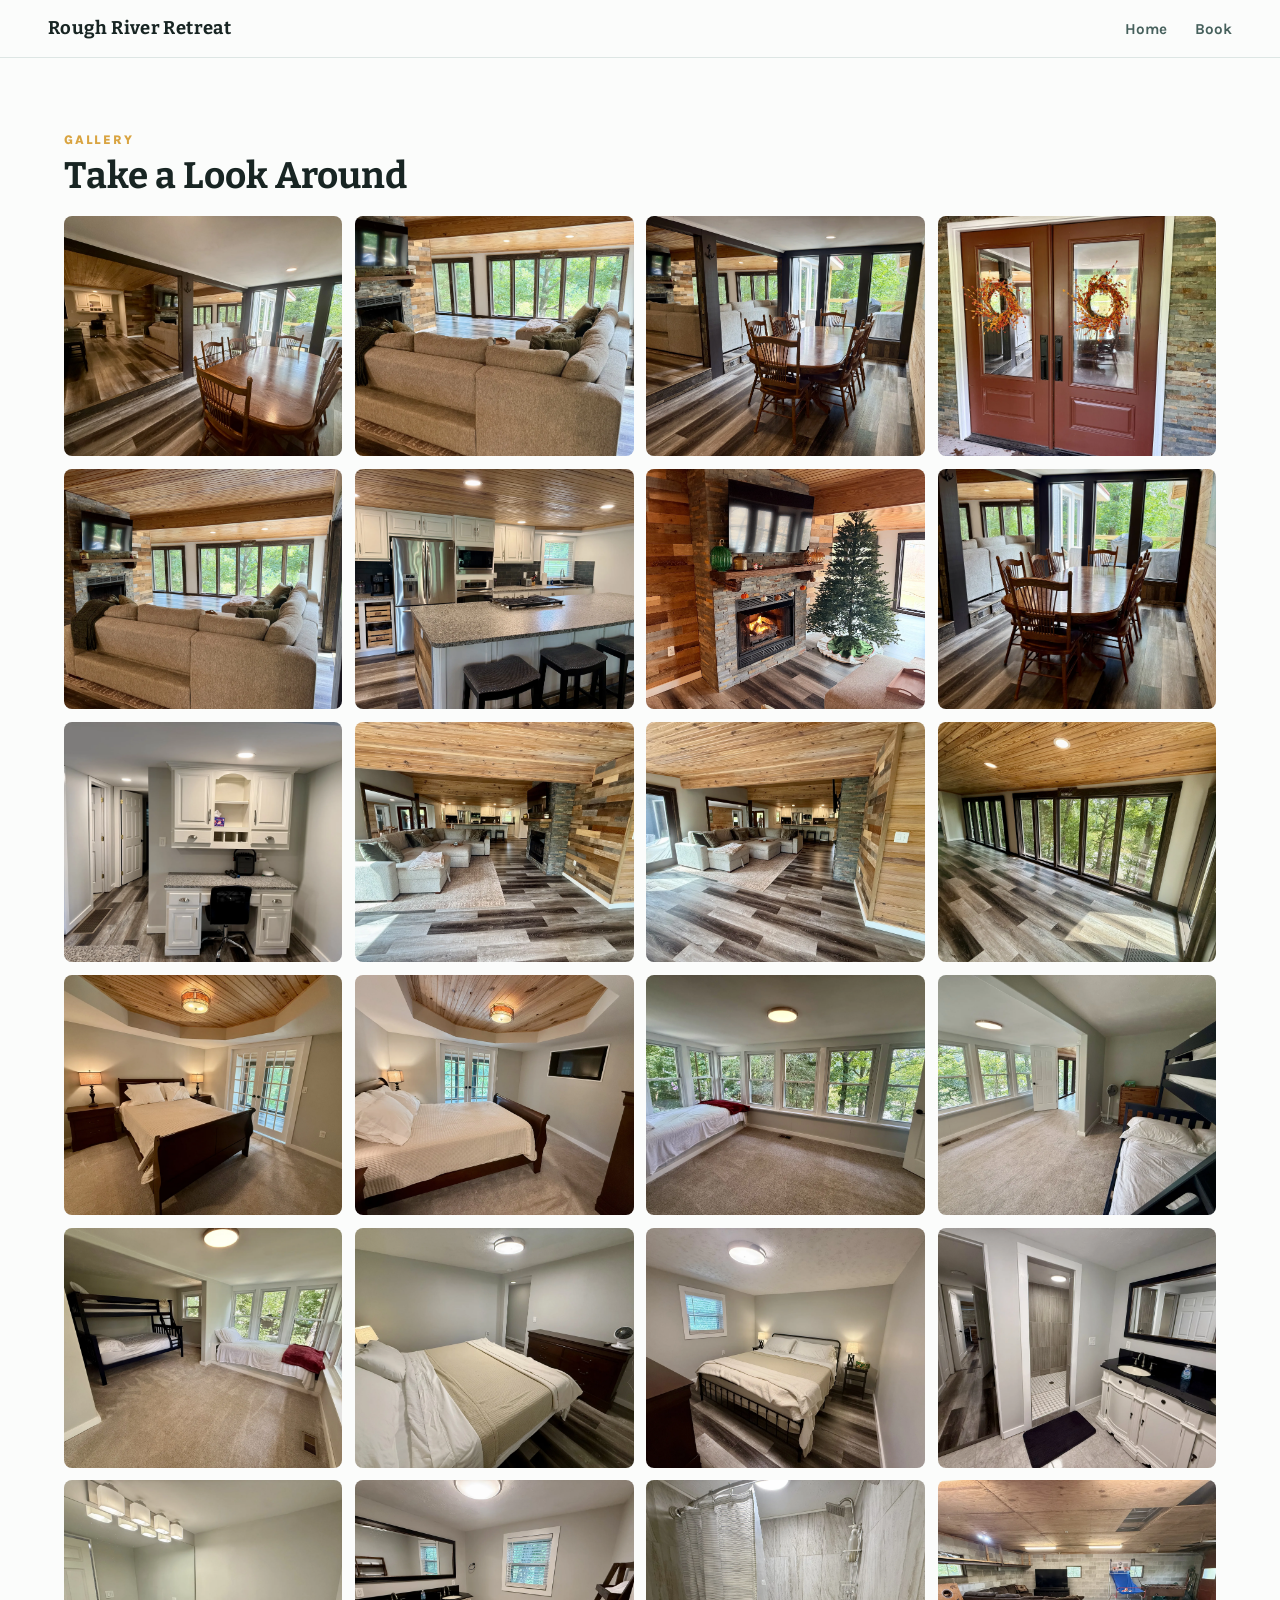
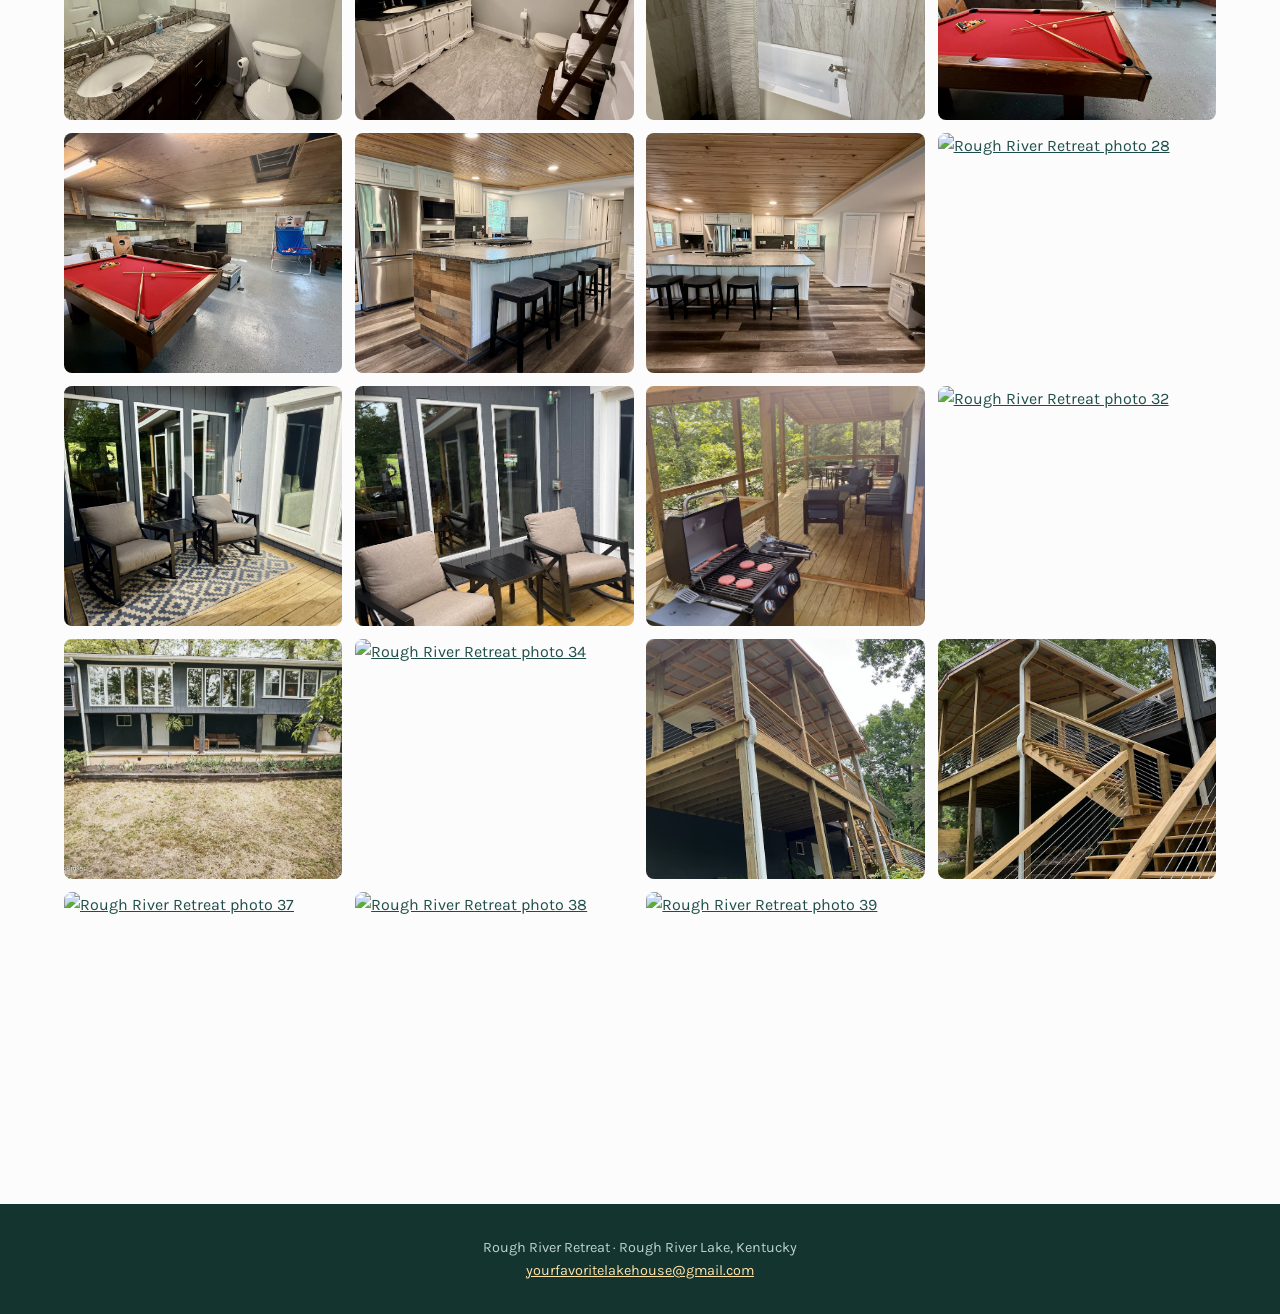
==== photos.html @ 08f6a7f5 "Add files via upload" ====
<!DOCTYPE html>
<html lang="en">
<head>
<meta charset="UTF-8">
<meta name="viewport" content="width=device-width, initial-scale=1">
<title>Photos — Rough River Retreat</title>
<meta name="description" content="Photo gallery of Rough River Retreat — waterfront lake house on Rough River Lake, Kentucky.">
<link rel="preconnect" href="https://fonts.googleapis.com">
<link rel="preconnect" href="https://fonts.gstatic.com" crossorigin>
<link href="https://fonts.googleapis.com/css2?family=Bitter:wght@700;800&family=Karla:wght@400;700;800&display=swap" rel="stylesheet">
<link rel="stylesheet" href="styles.css">
</head>
<body>

<header class="site-header">
  <a class="brand" href="index.html">Rough River Retreat</a>
  <nav>
    <a href="index.html">Home</a>
    <a href="index.html#booking">Book</a>
  </nav>
</header>

<section>
  <p class="kicker">Gallery</p>
  <h2 class="section-title">Take a Look Around</h2>
  <div class="photo-grid">
    <a href="images/photo29.webp" target="_blank" rel="noopener"><img loading="lazy" src="images/photo29.webp" alt="Rough River Retreat photo 1"></a>
    <a href="images/photo30.webp" target="_blank" rel="noopener"><img loading="lazy" src="images/photo30.webp" alt="Rough River Retreat photo 2"></a>
    <a href="images/photo31.webp" target="_blank" rel="noopener"><img loading="lazy" src="images/photo31.webp" alt="Rough River Retreat photo 3"></a>
    <a href="images/photo32.webp" target="_blank" rel="noopener"><img loading="lazy" src="images/photo32.webp" alt="Rough River Retreat photo 4"></a>
    <a href="images/photo33.webp" target="_blank" rel="noopener"><img loading="lazy" src="images/photo33.webp" alt="Rough River Retreat photo 5"></a>
    <a href="images/photo34.webp" target="_blank" rel="noopener"><img loading="lazy" src="images/photo34.webp" alt="Rough River Retreat photo 6"></a>
    <a href="images/photo5.webp" target="_blank" rel="noopener"><img loading="lazy" src="images/photo5.webp" alt="Rough River Retreat photo 7"></a>
    <a href="images/photo25.webp" target="_blank" rel="noopener"><img loading="lazy" src="images/photo25.webp" alt="Rough River Retreat photo 8"></a>
    <a href="images/photo26.webp" target="_blank" rel="noopener"><img loading="lazy" src="images/photo26.webp" alt="Rough River Retreat photo 9"></a>
    <a href="images/photo27.webp" target="_blank" rel="noopener"><img loading="lazy" src="images/photo27.webp" alt="Rough River Retreat photo 10"></a>
    <a href="images/photo28.webp" target="_blank" rel="noopener"><img loading="lazy" src="images/photo28.webp" alt="Rough River Retreat photo 11"></a>
    <a href="images/photo35.webp" target="_blank" rel="noopener"><img loading="lazy" src="images/photo35.webp" alt="Rough River Retreat photo 12"></a>
    <a href="images/photo37.webp" target="_blank" rel="noopener"><img loading="lazy" src="images/photo37.webp" alt="Rough River Retreat photo 13"></a>
    <a href="images/photo38.webp" target="_blank" rel="noopener"><img loading="lazy" src="images/photo38.webp" alt="Rough River Retreat photo 14"></a>
    <a href="images/photo39.webp" target="_blank" rel="noopener"><img loading="lazy" src="images/photo39.webp" alt="Rough River Retreat photo 15"></a>
    <a href="images/photo40.webp" target="_blank" rel="noopener"><img loading="lazy" src="images/photo40.webp" alt="Rough River Retreat photo 16"></a>
    <a href="images/photo41.webp" target="_blank" rel="noopener"><img loading="lazy" src="images/photo41.webp" alt="Rough River Retreat photo 17"></a>
    <a href="images/photo42.webp" target="_blank" rel="noopener"><img loading="lazy" src="images/photo42.webp" alt="Rough River Retreat photo 18"></a>
    <a href="images/photo43.webp" target="_blank" rel="noopener"><img loading="lazy" src="images/photo43.webp" alt="Rough River Retreat photo 19"></a>
    <a href="images/photo44.webp" target="_blank" rel="noopener"><img loading="lazy" src="images/photo44.webp" alt="Rough River Retreat photo 20"></a>
    <a href="images/photo45.webp" target="_blank" rel="noopener"><img loading="lazy" src="images/photo45.webp" alt="Rough River Retreat photo 21"></a>
    <a href="images/photo46.webp" target="_blank" rel="noopener"><img loading="lazy" src="images/photo46.webp" alt="Rough River Retreat photo 22"></a>
    <a href="images/photo47.webp" target="_blank" rel="noopener"><img loading="lazy" src="images/photo47.webp" alt="Rough River Retreat photo 23"></a>
    <a href="images/photo48.webp" target="_blank" rel="noopener"><img loading="lazy" src="images/photo48.webp" alt="Rough River Retreat photo 24"></a>
    <a href="images/photo49.webp" target="_blank" rel="noopener"><img loading="lazy" src="images/photo49.webp" alt="Rough River Retreat photo 25"></a>
    <a href="images/photo50.webp" target="_blank" rel="noopener"><img loading="lazy" src="images/photo50.webp" alt="Rough River Retreat photo 26"></a>
    <a href="images/photo24.webp" target="_blank" rel="noopener"><img loading="lazy" src="images/photo24.webp" alt="Rough River Retreat photo 27"></a>
    <a href="images/photo51.webp" target="_blank" rel="noopener"><img loading="lazy" src="images/photo51.webp" alt="Rough River Retreat photo 28"></a>
    <a href="images/photo36.webp" target="_blank" rel="noopener"><img loading="lazy" src="images/photo36.webp" alt="Rough River Retreat photo 29"></a>
    <a href="images/photo13.webp" target="_blank" rel="noopener"><img loading="lazy" src="images/photo13.webp" alt="Rough River Retreat photo 30"></a>
    <a href="images/photo12.webp" target="_blank" rel="noopener"><img loading="lazy" src="images/photo12.webp" alt="Rough River Retreat photo 31"></a>
    <a href="images/photo54.webp" target="_blank" rel="noopener"><img loading="lazy" src="images/photo54.webp" alt="Rough River Retreat photo 32"></a>
    <a href="images/photo14.webp" target="_blank" rel="noopener"><img loading="lazy" src="images/photo14.webp" alt="Rough River Retreat photo 33"></a>
    <a href="images/photo52.webp" target="_blank" rel="noopener"><img loading="lazy" src="images/photo52.webp" alt="Rough River Retreat photo 34"></a>
    <a href="images/photo22.jpg" target="_blank" rel="noopener"><img loading="lazy" src="images/photo22.jpg" alt="Rough River Retreat photo 35"></a>
    <a href="images/photo23.jpg" target="_blank" rel="noopener"><img loading="lazy" src="images/photo23.jpg" alt="Rough River Retreat photo 36"></a>
    <a href="images/photo55.webp" target="_blank" rel="noopener"><img loading="lazy" src="images/photo55.webp" alt="Rough River Retreat photo 37"></a>
    <a href="images/photo53.webp" target="_blank" rel="noopener"><img loading="lazy" src="images/photo53.webp" alt="Rough River Retreat photo 38"></a>
    <a href="images/photo19.webp" target="_blank" rel="noopener"><img loading="lazy" src="images/photo19.webp" alt="Rough River Retreat photo 39"></a>
  </div>
</section>

<footer>
  <p>Rough River Retreat · Rough River Lake, Kentucky</p>
  <p><a href="mailto:yourfavoritelakehouse@gmail.com">yourfavoritelakehouse@gmail.com</a></p>
</footer>

</body>
</html>
---- styles.css ----
/* ============================================================
   Rough River Retreat — styles.css
   Palette: lake teal, morning mist, golden hour, deep ink
   Type: Bitter (display, lodge-sign slab) + Karla (body)
   ============================================================ */

:root {
  --lake:      #1f4e4a;   /* deep lake teal */
  --lake-deep: #143430;   /* dusk water */
  --mist:      #eef3f2;   /* morning mist */
  --paper:     #fbfcfb;   /* near-white */
  --gold:      #d9a441;   /* golden hour */
  --ink:       #182523;   /* deep ink */
  --ink-soft:  #46605c;   /* softened ink for secondary text */
}

* { margin: 0; padding: 0; box-sizing: border-box; }

html { scroll-behavior: smooth; }
@media (prefers-reduced-motion: reduce) {
  html { scroll-behavior: auto; }
  * { animation: none !important; transition: none !important; }
}

body {
  font-family: 'Karla', system-ui, sans-serif;
  color: var(--ink);
  background: var(--paper);
  line-height: 1.6;
}

h1, h2, h3 { font-family: 'Bitter', Georgia, serif; line-height: 1.15; }

img { max-width: 100%; display: block; }

a { color: var(--lake); }
a:focus-visible, button:focus-visible {
  outline: 3px solid var(--gold);
  outline-offset: 2px;
}

/* ---------- Header ---------- */
.site-header {
  position: sticky; top: 0; z-index: 50;
  background: var(--paper);
  border-bottom: 1px solid #dde6e4;
  display: flex; align-items: center; justify-content: space-between;
  padding: 0.85rem clamp(1rem, 4vw, 3rem);
}
.site-header .brand {
  font-family: 'Bitter', serif;
  font-weight: 700;
  font-size: 1.15rem;
  color: var(--ink);
  text-decoration: none;
  letter-spacing: 0.02em;
}
.site-header nav a {
  text-decoration: none;
  font-weight: 700;
  font-size: 0.95rem;
  margin-left: 1.5rem;
  color: var(--ink-soft);
}
.site-header nav a:hover { color: var(--lake); }

/* ---------- Hero ---------- */
.hero { position: relative; isolation: isolate; color: #fff; }
.hero img.hero-photo {
  width: 100%;
  height: min(78vh, 620px);
  object-fit: cover;
}
.hero .scrim {
  position: absolute; inset: 0;
  background: linear-gradient(180deg, rgba(16,33,31,0.15) 30%, rgba(16,33,31,0.72) 100%);
}
.hero .hero-copy {
  position: absolute; left: 0; right: 0; bottom: clamp(2.5rem, 8vh, 5rem);
  padding: 0 clamp(1.25rem, 6vw, 4rem);
  max-width: 56rem;
}
.hero h1 {
  font-size: clamp(2rem, 5.5vw, 3.6rem);
  font-weight: 800;
  text-shadow: 0 2px 14px rgba(0,0,0,0.35);
}
.hero p {
  margin-top: 0.75rem;
  font-size: clamp(1rem, 2.2vw, 1.25rem);
  max-width: 38rem;
  text-shadow: 0 1px 8px rgba(0,0,0,0.45);
}
.btn {
  display: inline-block;
  margin-top: 1.4rem;
  background: var(--gold);
  color: var(--ink);
  font-weight: 800;
  letter-spacing: 0.03em;
  text-decoration: none;
  padding: 0.85rem 1.8rem;
  border-radius: 6px;
  transition: transform 0.15s ease, box-shadow 0.15s ease;
}
.btn:hover { transform: translateY(-2px); box-shadow: 0 6px 18px rgba(0,0,0,0.25); }

/* ---------- Wave divider (signature) ---------- */
.wave { display: block; width: 100%; height: 54px; }
.wave--mist  { color: var(--mist); }
.wave--lake  { color: var(--lake); }
.wave--paper { color: var(--paper); }

/* ---------- Sections ---------- */
section { padding: clamp(2.5rem, 6vw, 4.5rem) clamp(1.25rem, 6vw, 4rem); }
.section-mist { background: var(--mist); }
.section-lake { background: var(--lake); color: #f2f7f6; }
.section-lake a { color: #ffe2a6; }
.kicker {
  font-size: 0.8rem; font-weight: 800; letter-spacing: 0.14em;
  text-transform: uppercase; color: var(--gold);
}
.section-title { font-size: clamp(1.6rem, 3.4vw, 2.3rem); margin: 0.3rem 0 1.2rem; }

/* Discover grid */
.discover-grid {
  display: grid; gap: 1.25rem;
  grid-template-columns: repeat(auto-fit, minmax(280px, 1fr));
}
.discover-card { position: relative; border-radius: 10px; overflow: hidden; }
.discover-card img { height: 320px; width: 100%; object-fit: cover; }
.discover-card span {
  position: absolute; left: 1rem; bottom: 0.9rem;
  font-family: 'Bitter', serif; font-weight: 800; font-size: 1.3rem; color: #fff;
  text-shadow: 0 2px 10px rgba(0,0,0,0.6);
}
.lede { max-width: 46rem; font-size: 1.08rem; color: var(--ink-soft); }
.section-lake .lede { color: #d4e4e1; }

/* Sleeping arrangements */
.beds {
  margin-top: 1.5rem;
  display: grid; gap: 1rem;
  grid-template-columns: repeat(auto-fit, minmax(220px, 1fr));
}
.bed-card {
  background: var(--paper);
  border: 1px solid #d8e3e1;
  border-radius: 10px;
  padding: 1.1rem 1.25rem;
}
.bed-card h3 { font-size: 1rem; color: var(--lake); margin-bottom: 0.2rem; }
.bed-card p { font-weight: 700; }

/* Booking */
.calendar-wrap {
  position: relative;
  padding-bottom: min(80%, 600px);
  height: 0; overflow: hidden;
  border-radius: 10px;
  background: #fff;
  box-shadow: 0 8px 28px rgba(0,0,0,0.22);
  margin: 1.5rem 0;
}
.calendar-wrap iframe {
  position: absolute; inset: 0;
  width: 100%; height: 100%; border: 0;
}
.pay-links { display: flex; flex-wrap: wrap; gap: 0.8rem; margin-top: 1rem; }
.pay-links a {
  background: rgba(255,255,255,0.12);
  border: 1px solid rgba(255,255,255,0.35);
  color: #fff; text-decoration: none; font-weight: 700;
  padding: 0.65rem 1.2rem; border-radius: 6px;
}
.pay-links a:hover { background: rgba(255,255,255,0.22); }
.pay-links a.book { background: var(--gold); border-color: var(--gold); color: var(--ink); }

/* Map */
.map-wrap {
  position: relative;
  padding-bottom: min(56%, 480px);
  height: 0; overflow: hidden;
  border-radius: 10px;
  box-shadow: 0 8px 28px rgba(0,0,0,0.15);
  margin-top: 1.5rem;
}
.map-wrap iframe {
  position: absolute; inset: 0;
  width: 100%; height: 100%; border: 0;
}

/* Local & day trips */
.fishin {
  display: grid; gap: 2rem; align-items: center;
  grid-template-columns: repeat(auto-fit, minmax(300px, 1fr));
}
.fishin img { border-radius: 10px; }
.fishin ul { list-style: none; margin-top: 1rem; }
.fishin li { padding: 0.45rem 0; border-bottom: 1px dashed #c8d6d3; }
.fishin li strong { color: var(--lake); }

.trips {
  display: grid; gap: 1.25rem;
  grid-template-columns: repeat(auto-fit, minmax(260px, 1fr));
  margin-top: 1.5rem;
}
.trip-card {
  background: var(--paper);
  border: 1px solid #d8e3e1;
  border-radius: 10px;
  padding: 1.4rem;
}
.trip-card h3 { font-size: 1.1rem; margin-bottom: 0.15rem; }
.trip-card .dist { font-size: 0.85rem; font-weight: 700; color: var(--gold); }
.trip-card p { margin-top: 0.6rem; color: var(--ink-soft); font-size: 0.97rem; }
.trip-card a { font-weight: 700; display: inline-block; margin-top: 0.6rem; }

/* Photo grid (photos.html) */
.photo-grid {
  display: grid; gap: 0.8rem;
  grid-template-columns: repeat(auto-fill, minmax(260px, 1fr));
}
.photo-grid a { border-radius: 8px; overflow: hidden; display: block; }
.photo-grid img {
  width: 100%; height: 240px; object-fit: cover;
  transition: transform 0.25s ease;
}
.photo-grid a:hover img { transform: scale(1.04); }

/* Footer */
footer {
  background: var(--lake-deep); color: #bcd2ce;
  text-align: center; padding: 2rem 1rem; font-size: 0.9rem;
}
footer a { color: #ffe2a6; }
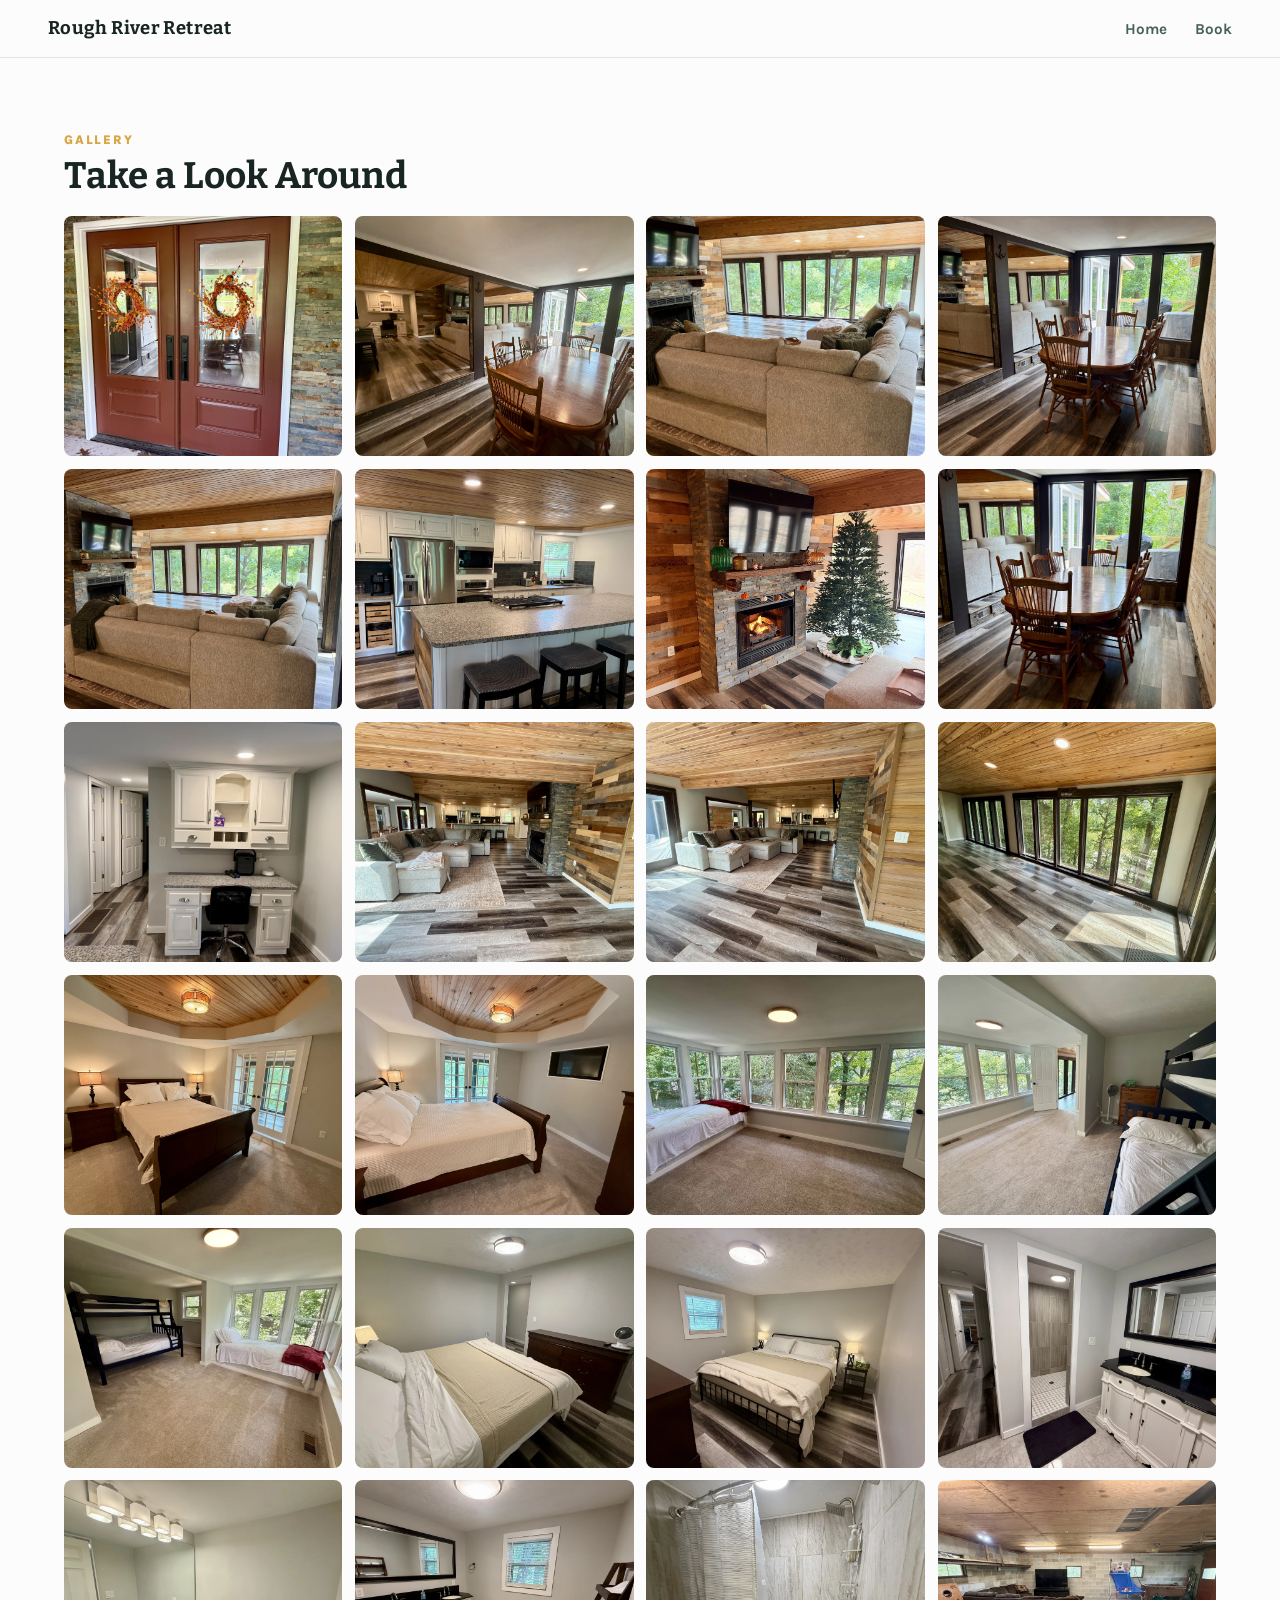
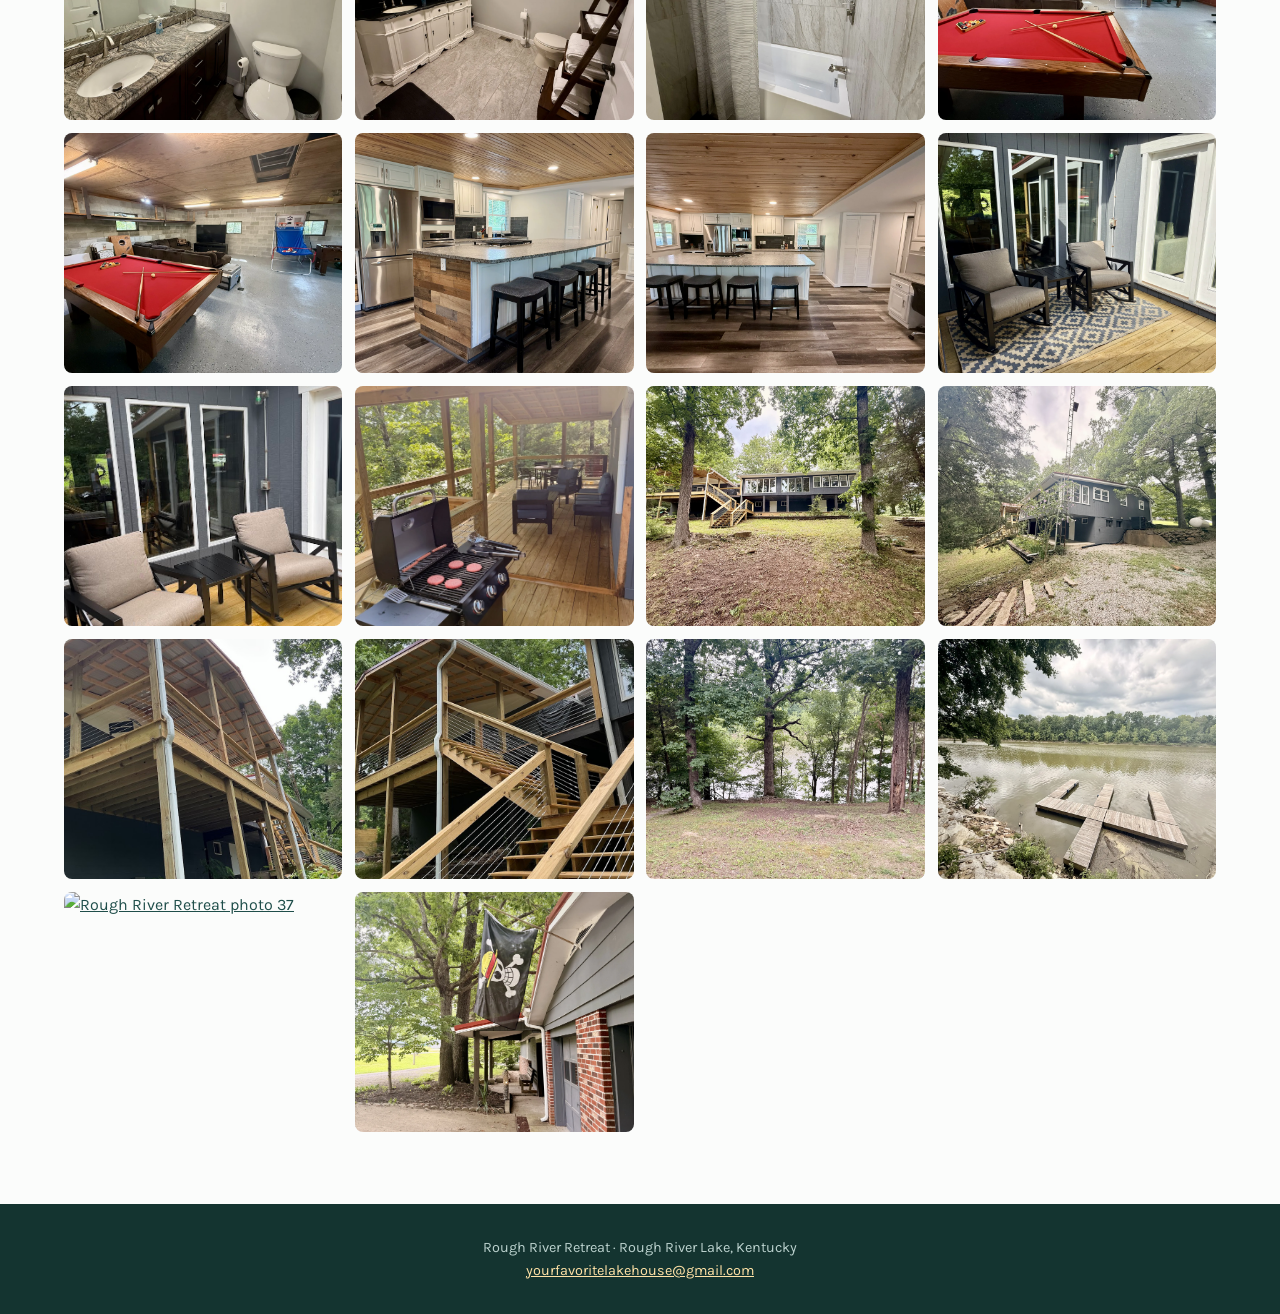
==== commit d308cbc0: "Add files via upload" ====
--- a/photos.html
+++ b/photos.html
@@ -24,10 +24,10 @@
   <p class="kicker">Gallery</p>
   <h2 class="section-title">Take a Look Around</h2>
   <div class="photo-grid">
-    <a href="images/photo29.webp" target="_blank" rel="noopener"><img loading="lazy" src="images/photo29.webp" alt="Rough River Retreat photo 1"></a>
-    <a href="images/photo30.webp" target="_blank" rel="noopener"><img loading="lazy" src="images/photo30.webp" alt="Rough River Retreat photo 2"></a>
-    <a href="images/photo31.webp" target="_blank" rel="noopener"><img loading="lazy" src="images/photo31.webp" alt="Rough River Retreat photo 3"></a>
-    <a href="images/photo32.webp" target="_blank" rel="noopener"><img loading="lazy" src="images/photo32.webp" alt="Rough River Retreat photo 4"></a>
+    <a href="images/photo32.webp" target="_blank" rel="noopener"><img loading="lazy" src="images/photo32.webp" alt="Rough River Retreat photo 1"></a>
+    <a href="images/photo29.webp" target="_blank" rel="noopener"><img loading="lazy" src="images/photo29.webp" alt="Rough River Retreat photo 2"></a>
+    <a href="images/photo30.webp" target="_blank" rel="noopener"><img loading="lazy" src="images/photo30.webp" alt="Rough River Retreat photo 3"></a>
+    <a href="images/photo31.webp" target="_blank" rel="noopener"><img loading="lazy" src="images/photo31.webp" alt="Rough River Retreat photo 4"></a>
     <a href="images/photo33.webp" target="_blank" rel="noopener"><img loading="lazy" src="images/photo33.webp" alt="Rough River Retreat photo 5"></a>
     <a href="images/photo34.webp" target="_blank" rel="noopener"><img loading="lazy" src="images/photo34.webp" alt="Rough River Retreat photo 6"></a>
     <a href="images/photo5.webp" target="_blank" rel="noopener"><img loading="lazy" src="images/photo5.webp" alt="Rough River Retreat photo 7"></a>
@@ -51,18 +51,17 @@
     <a href="images/photo49.webp" target="_blank" rel="noopener"><img loading="lazy" src="images/photo49.webp" alt="Rough River Retreat photo 25"></a>
     <a href="images/photo50.webp" target="_blank" rel="noopener"><img loading="lazy" src="images/photo50.webp" alt="Rough River Retreat photo 26"></a>
     <a href="images/photo24.webp" target="_blank" rel="noopener"><img loading="lazy" src="images/photo24.webp" alt="Rough River Retreat photo 27"></a>
-    <a href="images/photo51.webp" target="_blank" rel="noopener"><img loading="lazy" src="images/photo51.webp" alt="Rough River Retreat photo 28"></a>
-    <a href="images/photo36.webp" target="_blank" rel="noopener"><img loading="lazy" src="images/photo36.webp" alt="Rough River Retreat photo 29"></a>
-    <a href="images/photo13.webp" target="_blank" rel="noopener"><img loading="lazy" src="images/photo13.webp" alt="Rough River Retreat photo 30"></a>
-    <a href="images/photo12.webp" target="_blank" rel="noopener"><img loading="lazy" src="images/photo12.webp" alt="Rough River Retreat photo 31"></a>
-    <a href="images/photo54.webp" target="_blank" rel="noopener"><img loading="lazy" src="images/photo54.webp" alt="Rough River Retreat photo 32"></a>
-    <a href="images/photo14.webp" target="_blank" rel="noopener"><img loading="lazy" src="images/photo14.webp" alt="Rough River Retreat photo 33"></a>
-    <a href="images/photo52.webp" target="_blank" rel="noopener"><img loading="lazy" src="images/photo52.webp" alt="Rough River Retreat photo 34"></a>
-    <a href="images/photo22.jpg" target="_blank" rel="noopener"><img loading="lazy" src="images/photo22.jpg" alt="Rough River Retreat photo 35"></a>
-    <a href="images/photo23.jpg" target="_blank" rel="noopener"><img loading="lazy" src="images/photo23.jpg" alt="Rough River Retreat photo 36"></a>
-    <a href="images/photo55.webp" target="_blank" rel="noopener"><img loading="lazy" src="images/photo55.webp" alt="Rough River Retreat photo 37"></a>
-    <a href="images/photo53.webp" target="_blank" rel="noopener"><img loading="lazy" src="images/photo53.webp" alt="Rough River Retreat photo 38"></a>
-    <a href="images/photo19.webp" target="_blank" rel="noopener"><img loading="lazy" src="images/photo19.webp" alt="Rough River Retreat photo 39"></a>
+    <a href="images/photo36.webp" target="_blank" rel="noopener"><img loading="lazy" src="images/photo36.webp" alt="Rough River Retreat photo 28"></a>
+    <a href="images/photo13.webp" target="_blank" rel="noopener"><img loading="lazy" src="images/photo13.webp" alt="Rough River Retreat photo 29"></a>
+    <a href="images/photo12.webp" target="_blank" rel="noopener"><img loading="lazy" src="images/photo12.webp" alt="Rough River Retreat photo 30"></a>
+    <a href="images/photo54.webp" target="_blank" rel="noopener"><img loading="lazy" src="images/photo54.webp" alt="Rough River Retreat photo 31"></a>
+    <a href="images/photo52.webp" target="_blank" rel="noopener"><img loading="lazy" src="images/photo52.webp" alt="Rough River Retreat photo 32"></a>
+    <a href="images/photo22.jpg" target="_blank" rel="noopener"><img loading="lazy" src="images/photo22.jpg" alt="Rough River Retreat photo 33"></a>
+    <a href="images/photo23.jpg" target="_blank" rel="noopener"><img loading="lazy" src="images/photo23.jpg" alt="Rough River Retreat photo 34"></a>
+    <a href="images/photo55.webp" target="_blank" rel="noopener"><img loading="lazy" src="images/photo55.webp" alt="Rough River Retreat photo 35"></a>
+    <a href="images/photo53.webp" target="_blank" rel="noopener"><img loading="lazy" src="images/photo53.webp" alt="Rough River Retreat photo 36"></a>
+    <a href="images/photo19.webp" target="_blank" rel="noopener"><img loading="lazy" src="images/photo19.webp" alt="Rough River Retreat photo 37"></a>
+    <a href="images/photo51.webp" target="_blank" rel="noopener"><img loading="lazy" src="images/photo51.webp" alt="Rough River Retreat photo 38"></a>
   </div>
 </section>
 
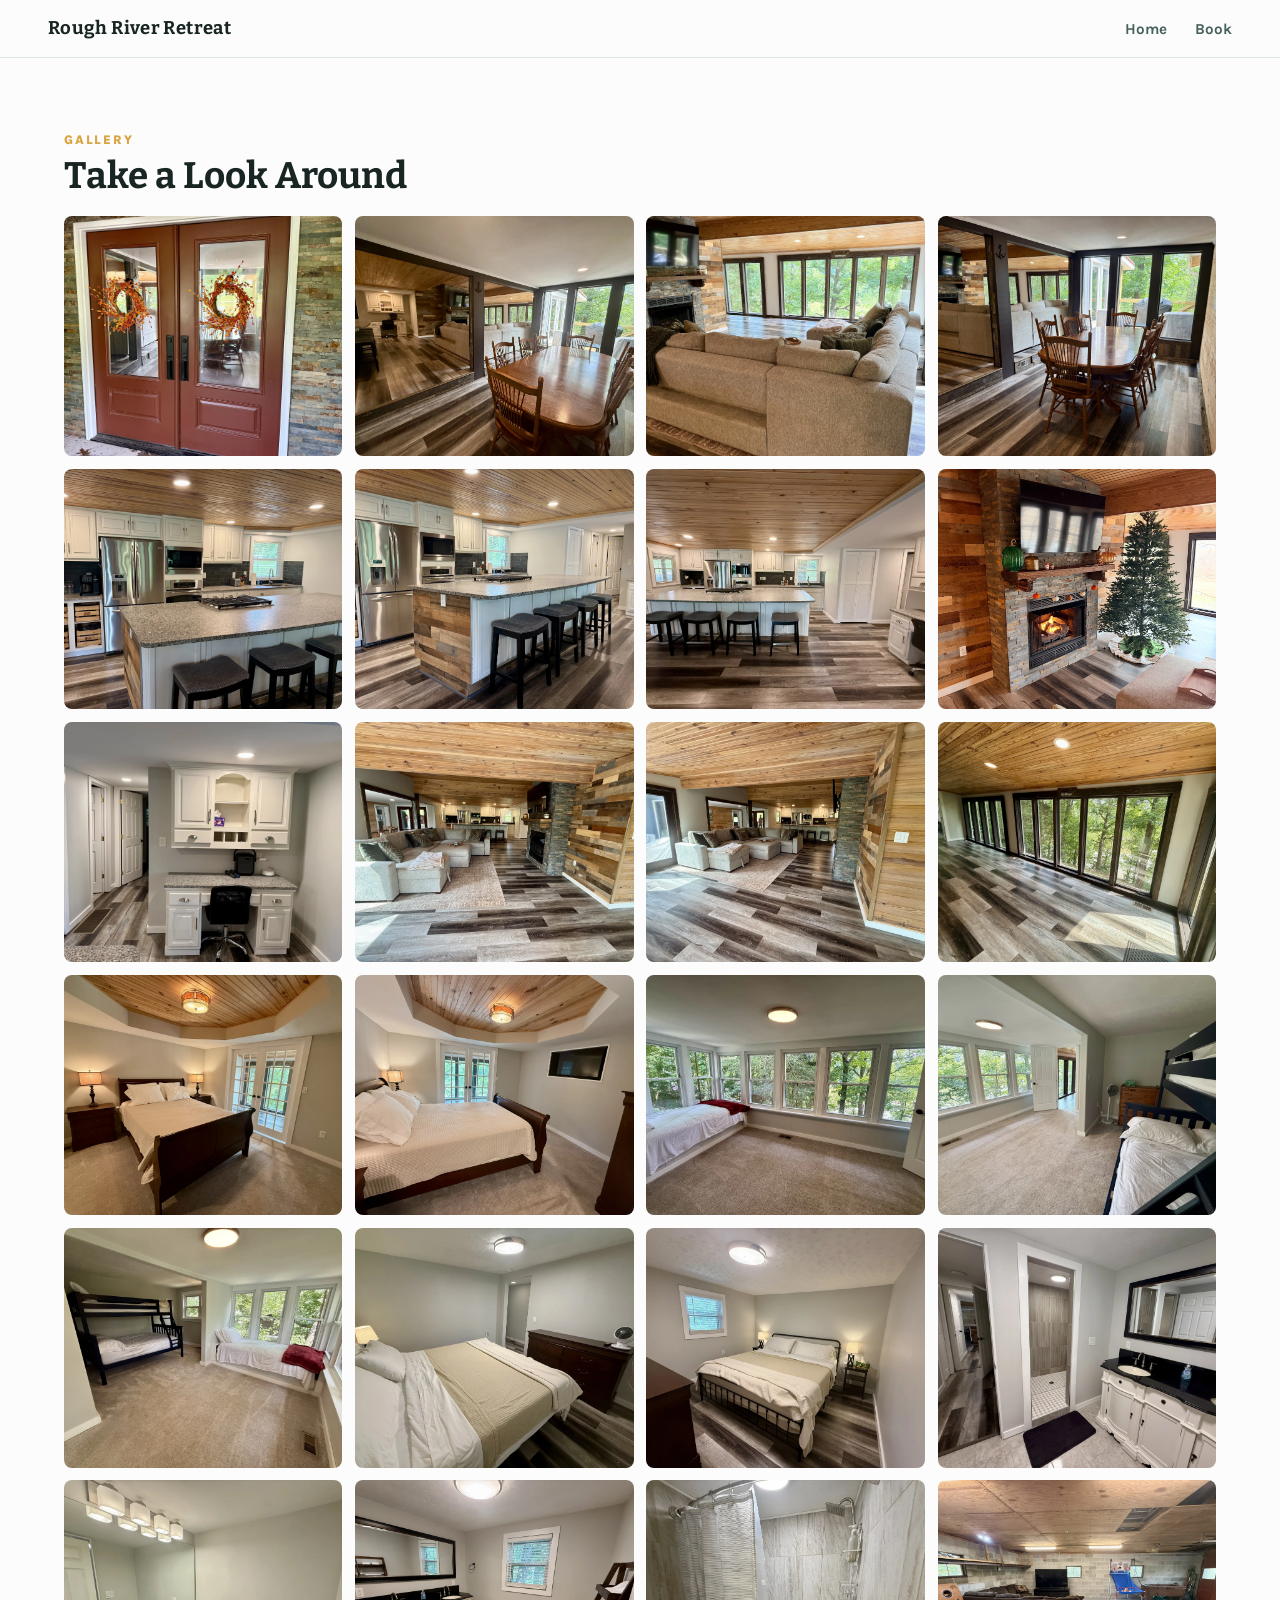
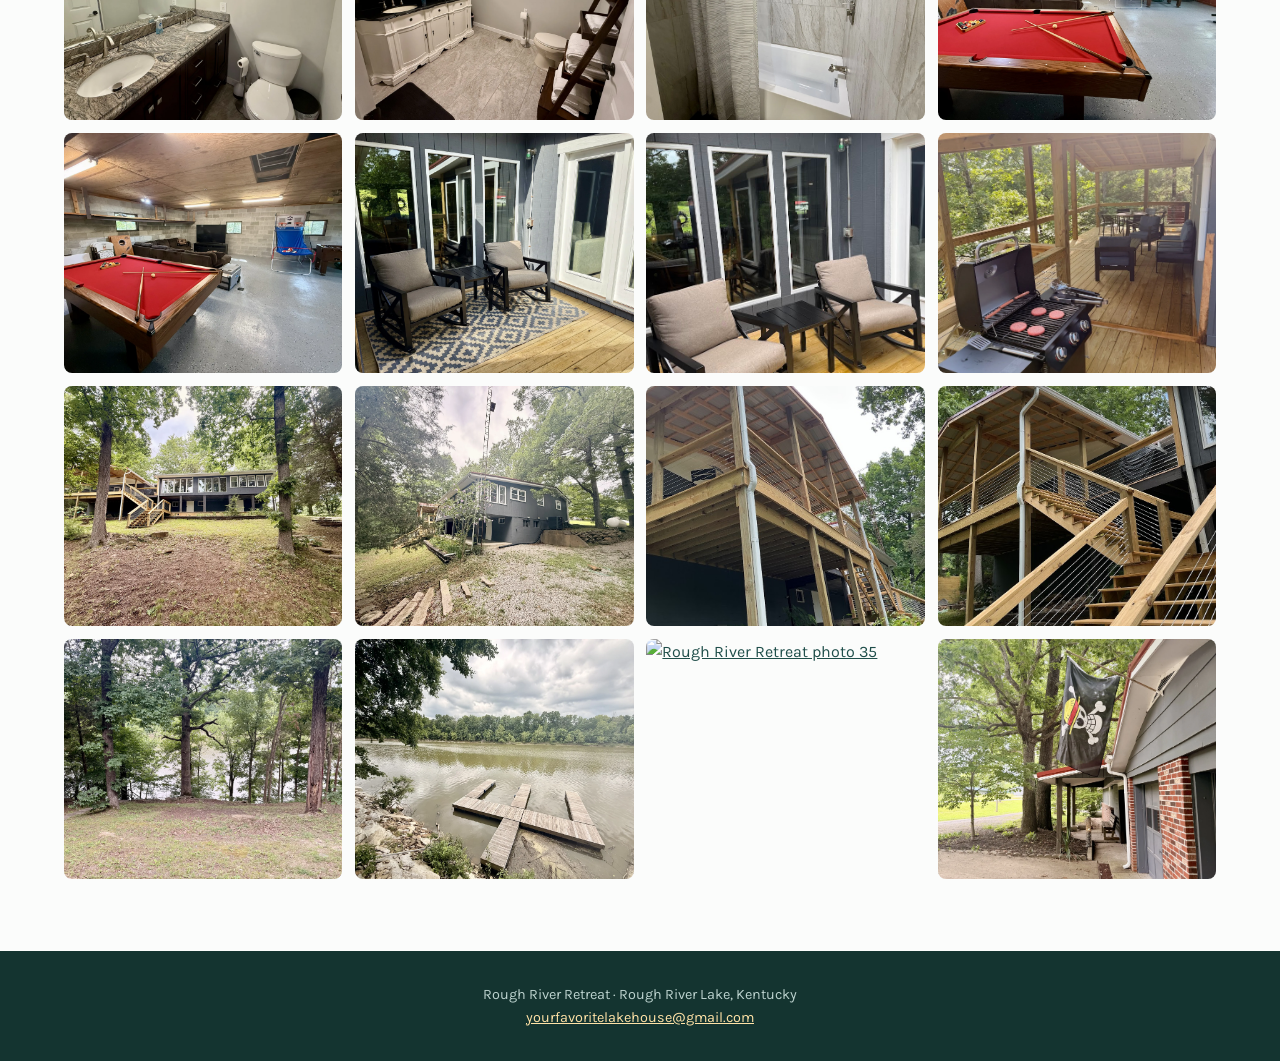
==== commit 02de21cd: "Add files via upload" ====
--- a/photos.html
+++ b/photos.html
@@ -28,10 +28,10 @@
     <a href="images/photo29.webp" target="_blank" rel="noopener"><img loading="lazy" src="images/photo29.webp" alt="Rough River Retreat photo 2"></a>
     <a href="images/photo30.webp" target="_blank" rel="noopener"><img loading="lazy" src="images/photo30.webp" alt="Rough River Retreat photo 3"></a>
     <a href="images/photo31.webp" target="_blank" rel="noopener"><img loading="lazy" src="images/photo31.webp" alt="Rough River Retreat photo 4"></a>
-    <a href="images/photo33.webp" target="_blank" rel="noopener"><img loading="lazy" src="images/photo33.webp" alt="Rough River Retreat photo 5"></a>
-    <a href="images/photo34.webp" target="_blank" rel="noopener"><img loading="lazy" src="images/photo34.webp" alt="Rough River Retreat photo 6"></a>
-    <a href="images/photo5.webp" target="_blank" rel="noopener"><img loading="lazy" src="images/photo5.webp" alt="Rough River Retreat photo 7"></a>
-    <a href="images/photo25.webp" target="_blank" rel="noopener"><img loading="lazy" src="images/photo25.webp" alt="Rough River Retreat photo 8"></a>
+    <a href="images/photo34.webp" target="_blank" rel="noopener"><img loading="lazy" src="images/photo34.webp" alt="Rough River Retreat photo 5"></a>
+    <a href="images/photo50.webp" target="_blank" rel="noopener"><img loading="lazy" src="images/photo50.webp" alt="Rough River Retreat photo 6"></a>
+    <a href="images/photo24.webp" target="_blank" rel="noopener"><img loading="lazy" src="images/photo24.webp" alt="Rough River Retreat photo 7"></a>
+    <a href="images/photo5.webp" target="_blank" rel="noopener"><img loading="lazy" src="images/photo5.webp" alt="Rough River Retreat photo 8"></a>
     <a href="images/photo26.webp" target="_blank" rel="noopener"><img loading="lazy" src="images/photo26.webp" alt="Rough River Retreat photo 9"></a>
     <a href="images/photo27.webp" target="_blank" rel="noopener"><img loading="lazy" src="images/photo27.webp" alt="Rough River Retreat photo 10"></a>
     <a href="images/photo28.webp" target="_blank" rel="noopener"><img loading="lazy" src="images/photo28.webp" alt="Rough River Retreat photo 11"></a>
@@ -49,19 +49,17 @@
     <a href="images/photo47.webp" target="_blank" rel="noopener"><img loading="lazy" src="images/photo47.webp" alt="Rough River Retreat photo 23"></a>
     <a href="images/photo48.webp" target="_blank" rel="noopener"><img loading="lazy" src="images/photo48.webp" alt="Rough River Retreat photo 24"></a>
     <a href="images/photo49.webp" target="_blank" rel="noopener"><img loading="lazy" src="images/photo49.webp" alt="Rough River Retreat photo 25"></a>
-    <a href="images/photo50.webp" target="_blank" rel="noopener"><img loading="lazy" src="images/photo50.webp" alt="Rough River Retreat photo 26"></a>
-    <a href="images/photo24.webp" target="_blank" rel="noopener"><img loading="lazy" src="images/photo24.webp" alt="Rough River Retreat photo 27"></a>
-    <a href="images/photo36.webp" target="_blank" rel="noopener"><img loading="lazy" src="images/photo36.webp" alt="Rough River Retreat photo 28"></a>
-    <a href="images/photo13.webp" target="_blank" rel="noopener"><img loading="lazy" src="images/photo13.webp" alt="Rough River Retreat photo 29"></a>
-    <a href="images/photo12.webp" target="_blank" rel="noopener"><img loading="lazy" src="images/photo12.webp" alt="Rough River Retreat photo 30"></a>
-    <a href="images/photo54.webp" target="_blank" rel="noopener"><img loading="lazy" src="images/photo54.webp" alt="Rough River Retreat photo 31"></a>
-    <a href="images/photo52.webp" target="_blank" rel="noopener"><img loading="lazy" src="images/photo52.webp" alt="Rough River Retreat photo 32"></a>
-    <a href="images/photo22.jpg" target="_blank" rel="noopener"><img loading="lazy" src="images/photo22.jpg" alt="Rough River Retreat photo 33"></a>
-    <a href="images/photo23.jpg" target="_blank" rel="noopener"><img loading="lazy" src="images/photo23.jpg" alt="Rough River Retreat photo 34"></a>
-    <a href="images/photo55.webp" target="_blank" rel="noopener"><img loading="lazy" src="images/photo55.webp" alt="Rough River Retreat photo 35"></a>
-    <a href="images/photo53.webp" target="_blank" rel="noopener"><img loading="lazy" src="images/photo53.webp" alt="Rough River Retreat photo 36"></a>
-    <a href="images/photo19.webp" target="_blank" rel="noopener"><img loading="lazy" src="images/photo19.webp" alt="Rough River Retreat photo 37"></a>
-    <a href="images/photo51.webp" target="_blank" rel="noopener"><img loading="lazy" src="images/photo51.webp" alt="Rough River Retreat photo 38"></a>
+    <a href="images/photo36.webp" target="_blank" rel="noopener"><img loading="lazy" src="images/photo36.webp" alt="Rough River Retreat photo 26"></a>
+    <a href="images/photo13.webp" target="_blank" rel="noopener"><img loading="lazy" src="images/photo13.webp" alt="Rough River Retreat photo 27"></a>
+    <a href="images/photo12.webp" target="_blank" rel="noopener"><img loading="lazy" src="images/photo12.webp" alt="Rough River Retreat photo 28"></a>
+    <a href="images/photo54.webp" target="_blank" rel="noopener"><img loading="lazy" src="images/photo54.webp" alt="Rough River Retreat photo 29"></a>
+    <a href="images/photo52.webp" target="_blank" rel="noopener"><img loading="lazy" src="images/photo52.webp" alt="Rough River Retreat photo 30"></a>
+    <a href="images/photo22.jpg" target="_blank" rel="noopener"><img loading="lazy" src="images/photo22.jpg" alt="Rough River Retreat photo 31"></a>
+    <a href="images/photo23.jpg" target="_blank" rel="noopener"><img loading="lazy" src="images/photo23.jpg" alt="Rough River Retreat photo 32"></a>
+    <a href="images/photo55.webp" target="_blank" rel="noopener"><img loading="lazy" src="images/photo55.webp" alt="Rough River Retreat photo 33"></a>
+    <a href="images/photo53.webp" target="_blank" rel="noopener"><img loading="lazy" src="images/photo53.webp" alt="Rough River Retreat photo 34"></a>
+    <a href="images/photo19.webp" target="_blank" rel="noopener"><img loading="lazy" src="images/photo19.webp" alt="Rough River Retreat photo 35"></a>
+    <a href="images/photo51.webp" target="_blank" rel="noopener"><img loading="lazy" src="images/photo51.webp" alt="Rough River Retreat photo 36"></a>
   </div>
 </section>
 
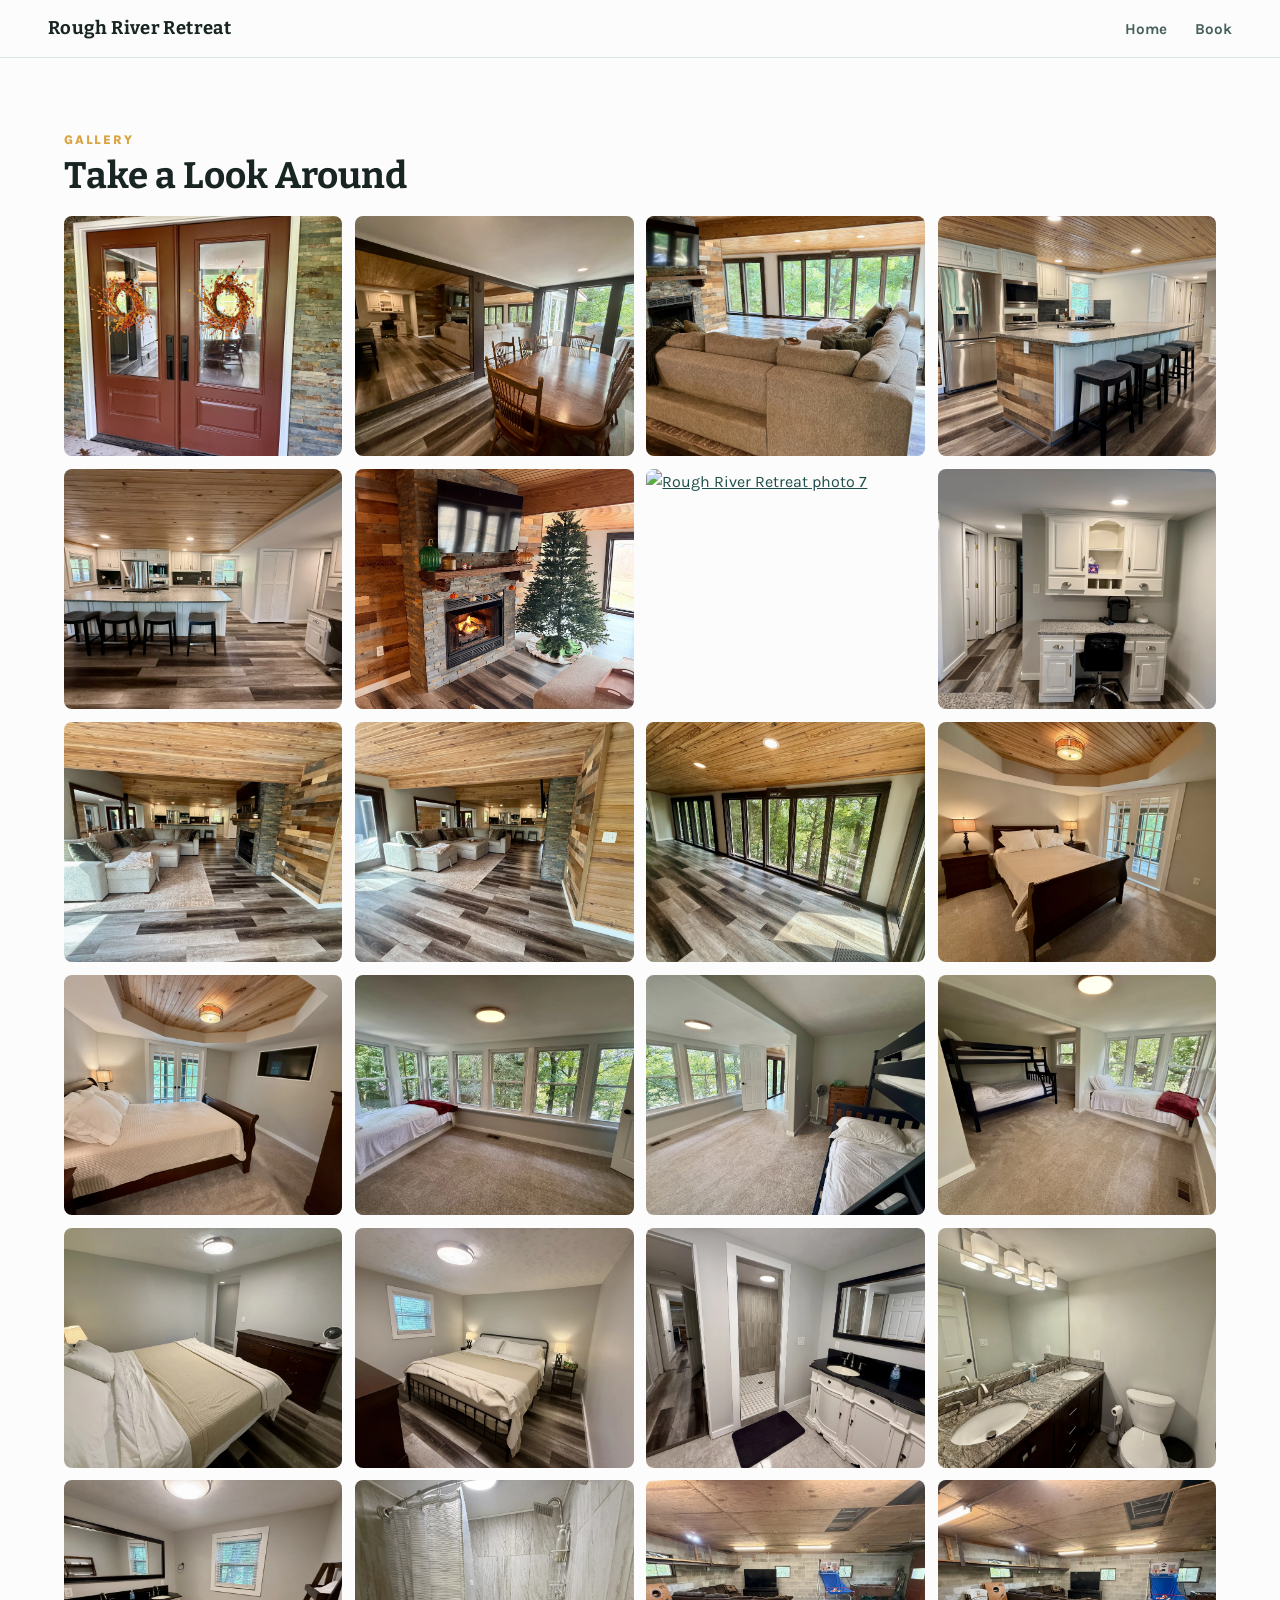
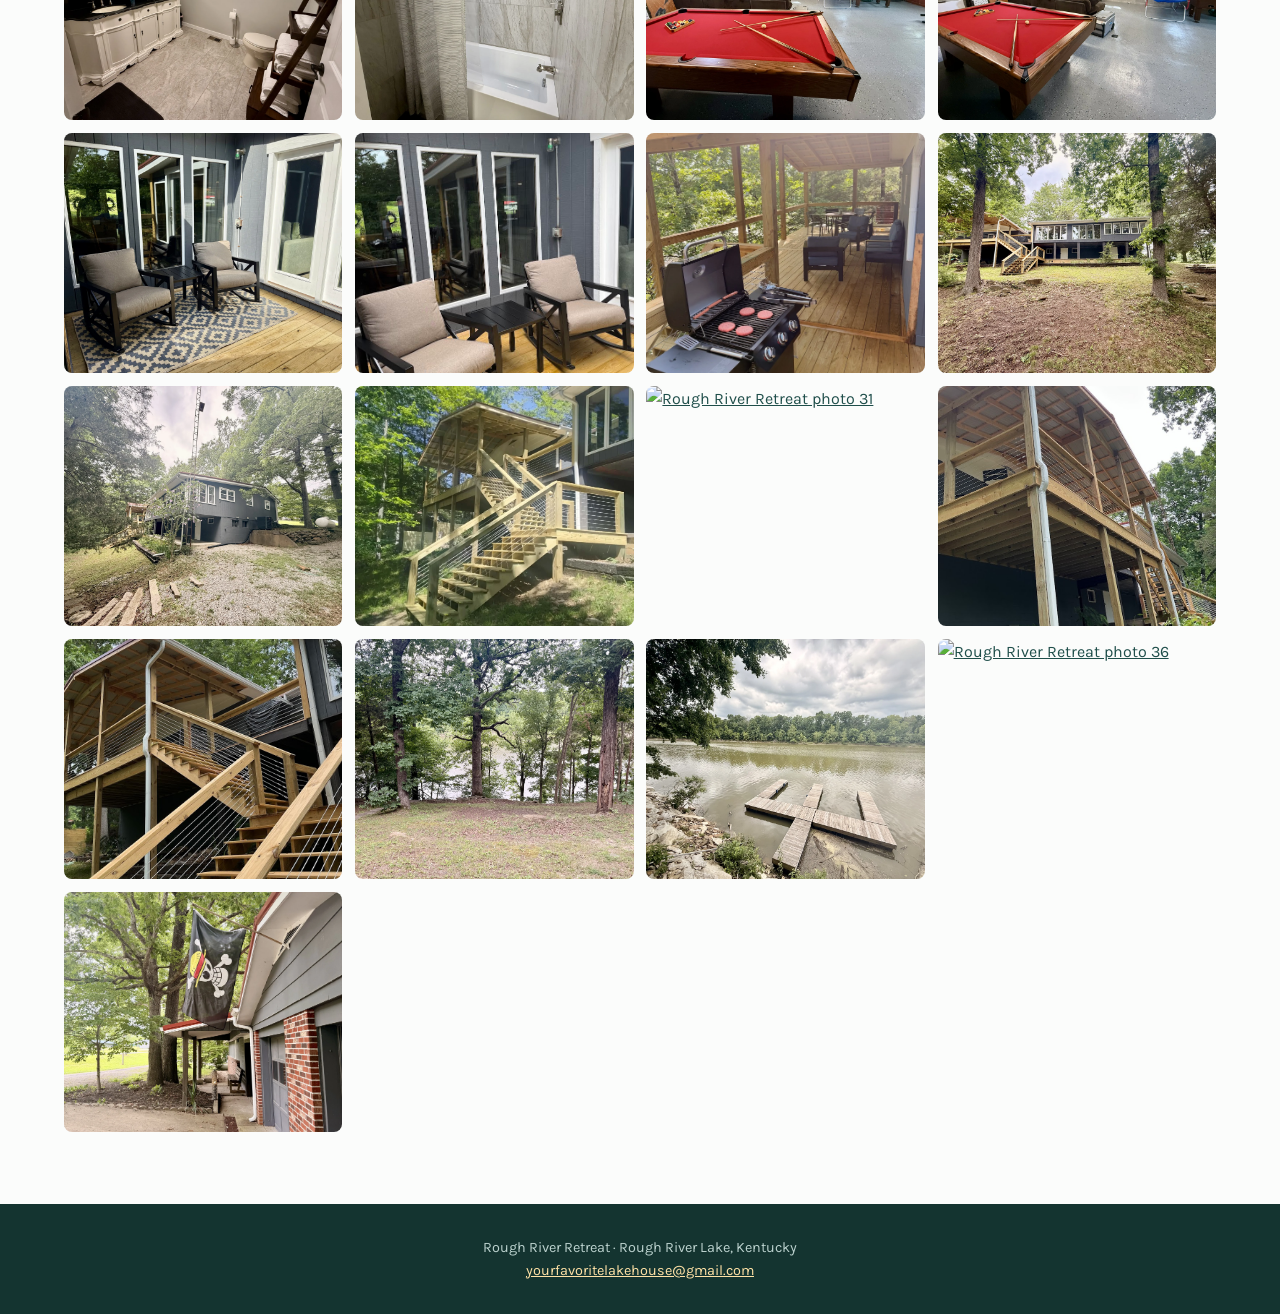
==== commit cdd8eb03: "Add files via upload" ====
--- a/photos.html
+++ b/photos.html
@@ -27,39 +27,40 @@
     <a href="images/photo32.webp" target="_blank" rel="noopener"><img loading="lazy" src="images/photo32.webp" alt="Rough River Retreat photo 1"></a>
     <a href="images/photo29.webp" target="_blank" rel="noopener"><img loading="lazy" src="images/photo29.webp" alt="Rough River Retreat photo 2"></a>
     <a href="images/photo30.webp" target="_blank" rel="noopener"><img loading="lazy" src="images/photo30.webp" alt="Rough River Retreat photo 3"></a>
-    <a href="images/photo31.webp" target="_blank" rel="noopener"><img loading="lazy" src="images/photo31.webp" alt="Rough River Retreat photo 4"></a>
-    <a href="images/photo34.webp" target="_blank" rel="noopener"><img loading="lazy" src="images/photo34.webp" alt="Rough River Retreat photo 5"></a>
-    <a href="images/photo50.webp" target="_blank" rel="noopener"><img loading="lazy" src="images/photo50.webp" alt="Rough River Retreat photo 6"></a>
-    <a href="images/photo24.webp" target="_blank" rel="noopener"><img loading="lazy" src="images/photo24.webp" alt="Rough River Retreat photo 7"></a>
-    <a href="images/photo5.webp" target="_blank" rel="noopener"><img loading="lazy" src="images/photo5.webp" alt="Rough River Retreat photo 8"></a>
-    <a href="images/photo26.webp" target="_blank" rel="noopener"><img loading="lazy" src="images/photo26.webp" alt="Rough River Retreat photo 9"></a>
-    <a href="images/photo27.webp" target="_blank" rel="noopener"><img loading="lazy" src="images/photo27.webp" alt="Rough River Retreat photo 10"></a>
-    <a href="images/photo28.webp" target="_blank" rel="noopener"><img loading="lazy" src="images/photo28.webp" alt="Rough River Retreat photo 11"></a>
-    <a href="images/photo35.webp" target="_blank" rel="noopener"><img loading="lazy" src="images/photo35.webp" alt="Rough River Retreat photo 12"></a>
-    <a href="images/photo37.webp" target="_blank" rel="noopener"><img loading="lazy" src="images/photo37.webp" alt="Rough River Retreat photo 13"></a>
-    <a href="images/photo38.webp" target="_blank" rel="noopener"><img loading="lazy" src="images/photo38.webp" alt="Rough River Retreat photo 14"></a>
-    <a href="images/photo39.webp" target="_blank" rel="noopener"><img loading="lazy" src="images/photo39.webp" alt="Rough River Retreat photo 15"></a>
-    <a href="images/photo40.webp" target="_blank" rel="noopener"><img loading="lazy" src="images/photo40.webp" alt="Rough River Retreat photo 16"></a>
-    <a href="images/photo41.webp" target="_blank" rel="noopener"><img loading="lazy" src="images/photo41.webp" alt="Rough River Retreat photo 17"></a>
-    <a href="images/photo42.webp" target="_blank" rel="noopener"><img loading="lazy" src="images/photo42.webp" alt="Rough River Retreat photo 18"></a>
-    <a href="images/photo43.webp" target="_blank" rel="noopener"><img loading="lazy" src="images/photo43.webp" alt="Rough River Retreat photo 19"></a>
-    <a href="images/photo44.webp" target="_blank" rel="noopener"><img loading="lazy" src="images/photo44.webp" alt="Rough River Retreat photo 20"></a>
-    <a href="images/photo45.webp" target="_blank" rel="noopener"><img loading="lazy" src="images/photo45.webp" alt="Rough River Retreat photo 21"></a>
-    <a href="images/photo46.webp" target="_blank" rel="noopener"><img loading="lazy" src="images/photo46.webp" alt="Rough River Retreat photo 22"></a>
-    <a href="images/photo47.webp" target="_blank" rel="noopener"><img loading="lazy" src="images/photo47.webp" alt="Rough River Retreat photo 23"></a>
-    <a href="images/photo48.webp" target="_blank" rel="noopener"><img loading="lazy" src="images/photo48.webp" alt="Rough River Retreat photo 24"></a>
-    <a href="images/photo49.webp" target="_blank" rel="noopener"><img loading="lazy" src="images/photo49.webp" alt="Rough River Retreat photo 25"></a>
-    <a href="images/photo36.webp" target="_blank" rel="noopener"><img loading="lazy" src="images/photo36.webp" alt="Rough River Retreat photo 26"></a>
-    <a href="images/photo13.webp" target="_blank" rel="noopener"><img loading="lazy" src="images/photo13.webp" alt="Rough River Retreat photo 27"></a>
-    <a href="images/photo12.webp" target="_blank" rel="noopener"><img loading="lazy" src="images/photo12.webp" alt="Rough River Retreat photo 28"></a>
-    <a href="images/photo54.webp" target="_blank" rel="noopener"><img loading="lazy" src="images/photo54.webp" alt="Rough River Retreat photo 29"></a>
-    <a href="images/photo52.webp" target="_blank" rel="noopener"><img loading="lazy" src="images/photo52.webp" alt="Rough River Retreat photo 30"></a>
-    <a href="images/photo22.jpg" target="_blank" rel="noopener"><img loading="lazy" src="images/photo22.jpg" alt="Rough River Retreat photo 31"></a>
-    <a href="images/photo23.jpg" target="_blank" rel="noopener"><img loading="lazy" src="images/photo23.jpg" alt="Rough River Retreat photo 32"></a>
-    <a href="images/photo55.webp" target="_blank" rel="noopener"><img loading="lazy" src="images/photo55.webp" alt="Rough River Retreat photo 33"></a>
-    <a href="images/photo53.webp" target="_blank" rel="noopener"><img loading="lazy" src="images/photo53.webp" alt="Rough River Retreat photo 34"></a>
-    <a href="images/photo19.webp" target="_blank" rel="noopener"><img loading="lazy" src="images/photo19.webp" alt="Rough River Retreat photo 35"></a>
-    <a href="images/photo51.webp" target="_blank" rel="noopener"><img loading="lazy" src="images/photo51.webp" alt="Rough River Retreat photo 36"></a>
+    <a href="images/photo50.webp" target="_blank" rel="noopener"><img loading="lazy" src="images/photo50.webp" alt="Rough River Retreat photo 4"></a>
+    <a href="images/photo24.webp" target="_blank" rel="noopener"><img loading="lazy" src="images/photo24.webp" alt="Rough River Retreat photo 5"></a>
+    <a href="images/photo5.webp" target="_blank" rel="noopener"><img loading="lazy" src="images/photo5.webp" alt="Rough River Retreat photo 6"></a>
+    <a href="images/photo4.webp" target="_blank" rel="noopener"><img loading="lazy" src="images/photo4.webp" alt="Rough River Retreat photo 7"></a>
+    <a href="images/photo26.webp" target="_blank" rel="noopener"><img loading="lazy" src="images/photo26.webp" alt="Rough River Retreat photo 8"></a>
+    <a href="images/photo27.webp" target="_blank" rel="noopener"><img loading="lazy" src="images/photo27.webp" alt="Rough River Retreat photo 9"></a>
+    <a href="images/photo28.webp" target="_blank" rel="noopener"><img loading="lazy" src="images/photo28.webp" alt="Rough River Retreat photo 10"></a>
+    <a href="images/photo35.webp" target="_blank" rel="noopener"><img loading="lazy" src="images/photo35.webp" alt="Rough River Retreat photo 11"></a>
+    <a href="images/photo37.webp" target="_blank" rel="noopener"><img loading="lazy" src="images/photo37.webp" alt="Rough River Retreat photo 12"></a>
+    <a href="images/photo38.webp" target="_blank" rel="noopener"><img loading="lazy" src="images/photo38.webp" alt="Rough River Retreat photo 13"></a>
+    <a href="images/photo39.webp" target="_blank" rel="noopener"><img loading="lazy" src="images/photo39.webp" alt="Rough River Retreat photo 14"></a>
+    <a href="images/photo40.webp" target="_blank" rel="noopener"><img loading="lazy" src="images/photo40.webp" alt="Rough River Retreat photo 15"></a>
+    <a href="images/photo41.webp" target="_blank" rel="noopener"><img loading="lazy" src="images/photo41.webp" alt="Rough River Retreat photo 16"></a>
+    <a href="images/photo42.webp" target="_blank" rel="noopener"><img loading="lazy" src="images/photo42.webp" alt="Rough River Retreat photo 17"></a>
+    <a href="images/photo43.webp" target="_blank" rel="noopener"><img loading="lazy" src="images/photo43.webp" alt="Rough River Retreat photo 18"></a>
+    <a href="images/photo44.webp" target="_blank" rel="noopener"><img loading="lazy" src="images/photo44.webp" alt="Rough River Retreat photo 19"></a>
+    <a href="images/photo45.webp" target="_blank" rel="noopener"><img loading="lazy" src="images/photo45.webp" alt="Rough River Retreat photo 20"></a>
+    <a href="images/photo46.webp" target="_blank" rel="noopener"><img loading="lazy" src="images/photo46.webp" alt="Rough River Retreat photo 21"></a>
+    <a href="images/photo47.webp" target="_blank" rel="noopener"><img loading="lazy" src="images/photo47.webp" alt="Rough River Retreat photo 22"></a>
+    <a href="images/photo48.webp" target="_blank" rel="noopener"><img loading="lazy" src="images/photo48.webp" alt="Rough River Retreat photo 23"></a>
+    <a href="images/photo49.webp" target="_blank" rel="noopener"><img loading="lazy" src="images/photo49.webp" alt="Rough River Retreat photo 24"></a>
+    <a href="images/photo36.webp" target="_blank" rel="noopener"><img loading="lazy" src="images/photo36.webp" alt="Rough River Retreat photo 25"></a>
+    <a href="images/photo13.webp" target="_blank" rel="noopener"><img loading="lazy" src="images/photo13.webp" alt="Rough River Retreat photo 26"></a>
+    <a href="images/photo12.webp" target="_blank" rel="noopener"><img loading="lazy" src="images/photo12.webp" alt="Rough River Retreat photo 27"></a>
+    <a href="images/photo54.webp" target="_blank" rel="noopener"><img loading="lazy" src="images/photo54.webp" alt="Rough River Retreat photo 28"></a>
+    <a href="images/photo52.webp" target="_blank" rel="noopener"><img loading="lazy" src="images/photo52.webp" alt="Rough River Retreat photo 29"></a>
+    <a href="images/photo10.webp" target="_blank" rel="noopener"><img loading="lazy" src="images/photo10.webp" alt="Rough River Retreat photo 30"></a>
+    <a href="images/photo11.webp" target="_blank" rel="noopener"><img loading="lazy" src="images/photo11.webp" alt="Rough River Retreat photo 31"></a>
+    <a href="images/photo22.jpg" target="_blank" rel="noopener"><img loading="lazy" src="images/photo22.jpg" alt="Rough River Retreat photo 32"></a>
+    <a href="images/photo23.jpg" target="_blank" rel="noopener"><img loading="lazy" src="images/photo23.jpg" alt="Rough River Retreat photo 33"></a>
+    <a href="images/photo55.webp" target="_blank" rel="noopener"><img loading="lazy" src="images/photo55.webp" alt="Rough River Retreat photo 34"></a>
+    <a href="images/photo53.webp" target="_blank" rel="noopener"><img loading="lazy" src="images/photo53.webp" alt="Rough River Retreat photo 35"></a>
+    <a href="images/photo19.webp" target="_blank" rel="noopener"><img loading="lazy" src="images/photo19.webp" alt="Rough River Retreat photo 36"></a>
+    <a href="images/photo51.webp" target="_blank" rel="noopener"><img loading="lazy" src="images/photo51.webp" alt="Rough River Retreat photo 37"></a>
   </div>
 </section>
 
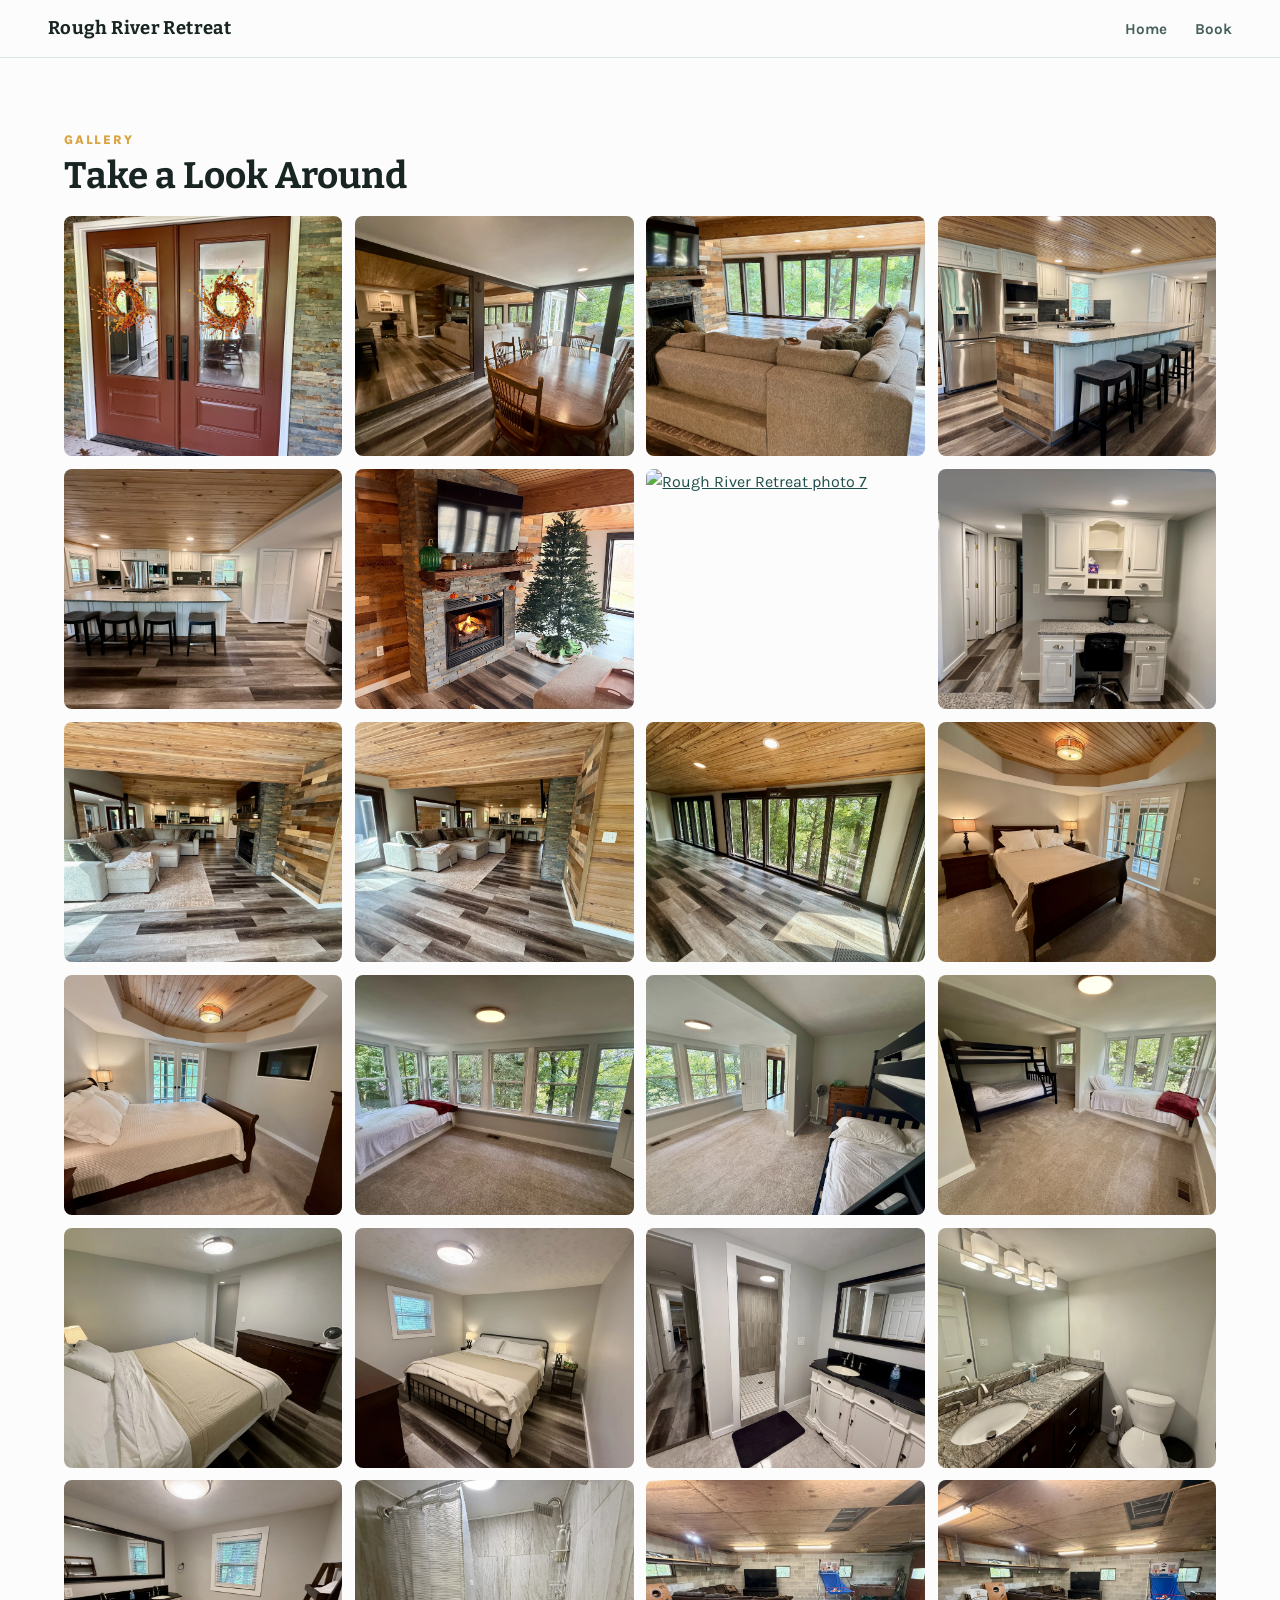
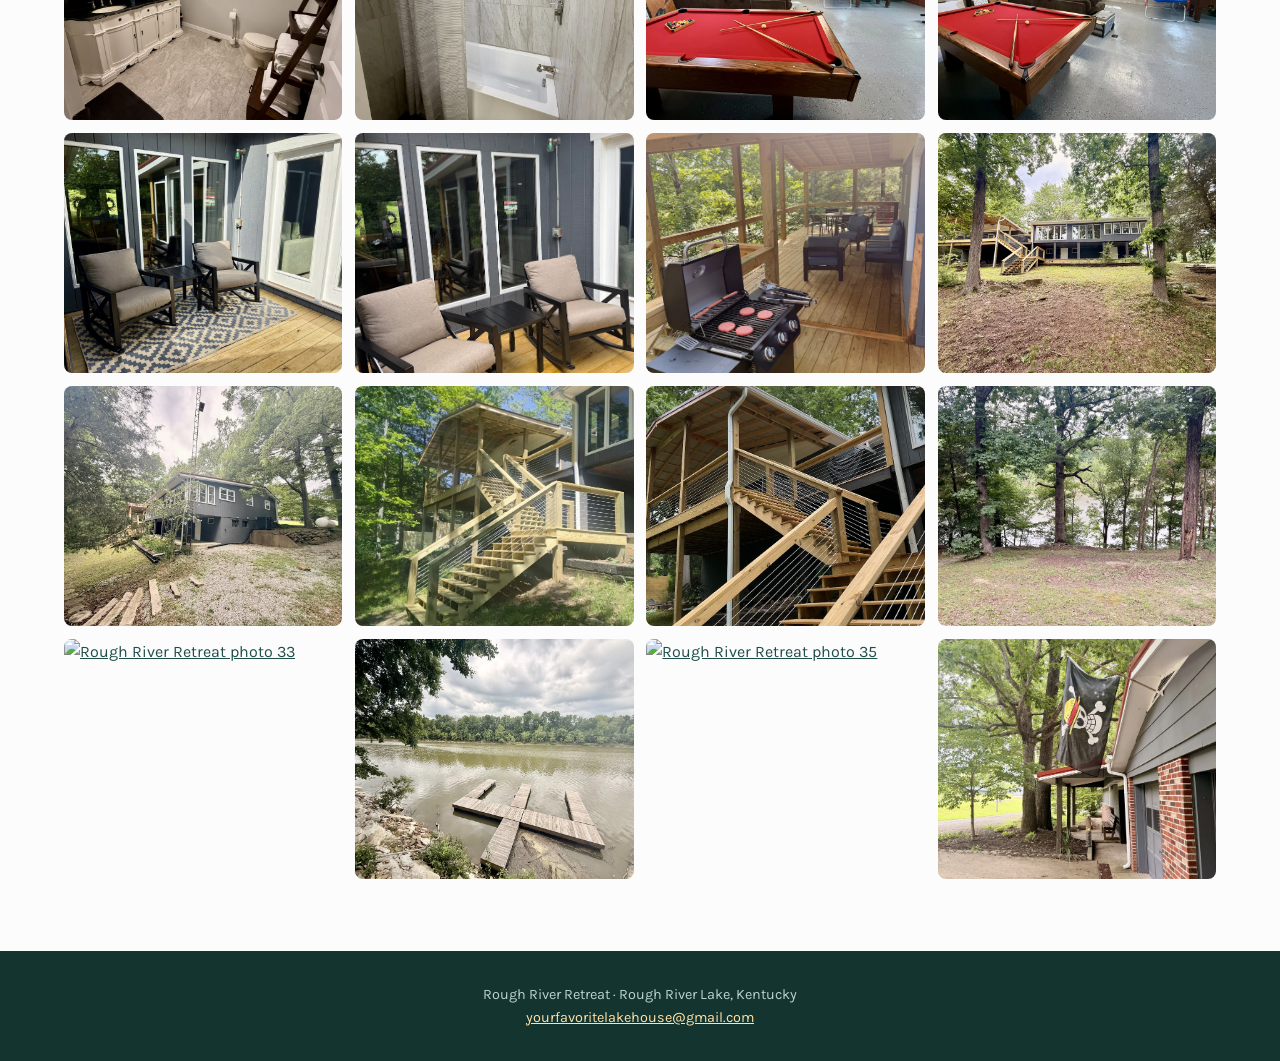
==== commit 1401a989: "Add files via upload" ====
--- a/photos.html
+++ b/photos.html
@@ -54,13 +54,12 @@
     <a href="images/photo54.webp" target="_blank" rel="noopener"><img loading="lazy" src="images/photo54.webp" alt="Rough River Retreat photo 28"></a>
     <a href="images/photo52.webp" target="_blank" rel="noopener"><img loading="lazy" src="images/photo52.webp" alt="Rough River Retreat photo 29"></a>
     <a href="images/photo10.webp" target="_blank" rel="noopener"><img loading="lazy" src="images/photo10.webp" alt="Rough River Retreat photo 30"></a>
-    <a href="images/photo11.webp" target="_blank" rel="noopener"><img loading="lazy" src="images/photo11.webp" alt="Rough River Retreat photo 31"></a>
-    <a href="images/photo22.jpg" target="_blank" rel="noopener"><img loading="lazy" src="images/photo22.jpg" alt="Rough River Retreat photo 32"></a>
-    <a href="images/photo23.jpg" target="_blank" rel="noopener"><img loading="lazy" src="images/photo23.jpg" alt="Rough River Retreat photo 33"></a>
-    <a href="images/photo55.webp" target="_blank" rel="noopener"><img loading="lazy" src="images/photo55.webp" alt="Rough River Retreat photo 34"></a>
-    <a href="images/photo53.webp" target="_blank" rel="noopener"><img loading="lazy" src="images/photo53.webp" alt="Rough River Retreat photo 35"></a>
-    <a href="images/photo19.webp" target="_blank" rel="noopener"><img loading="lazy" src="images/photo19.webp" alt="Rough River Retreat photo 36"></a>
-    <a href="images/photo51.webp" target="_blank" rel="noopener"><img loading="lazy" src="images/photo51.webp" alt="Rough River Retreat photo 37"></a>
+    <a href="images/photo23.jpg" target="_blank" rel="noopener"><img loading="lazy" src="images/photo23.jpg" alt="Rough River Retreat photo 31"></a>
+    <a href="images/photo55.webp" target="_blank" rel="noopener"><img loading="lazy" src="images/photo55.webp" alt="Rough River Retreat photo 32"></a>
+    <a href="images/photo56.webp" target="_blank" rel="noopener"><img loading="lazy" src="images/photo56.webp" alt="Rough River Retreat photo 33"></a>
+    <a href="images/photo53.webp" target="_blank" rel="noopener"><img loading="lazy" src="images/photo53.webp" alt="Rough River Retreat photo 34"></a>
+    <a href="images/photo19.webp" target="_blank" rel="noopener"><img loading="lazy" src="images/photo19.webp" alt="Rough River Retreat photo 35"></a>
+    <a href="images/photo51.webp" target="_blank" rel="noopener"><img loading="lazy" src="images/photo51.webp" alt="Rough River Retreat photo 36"></a>
   </div>
 </section>
 
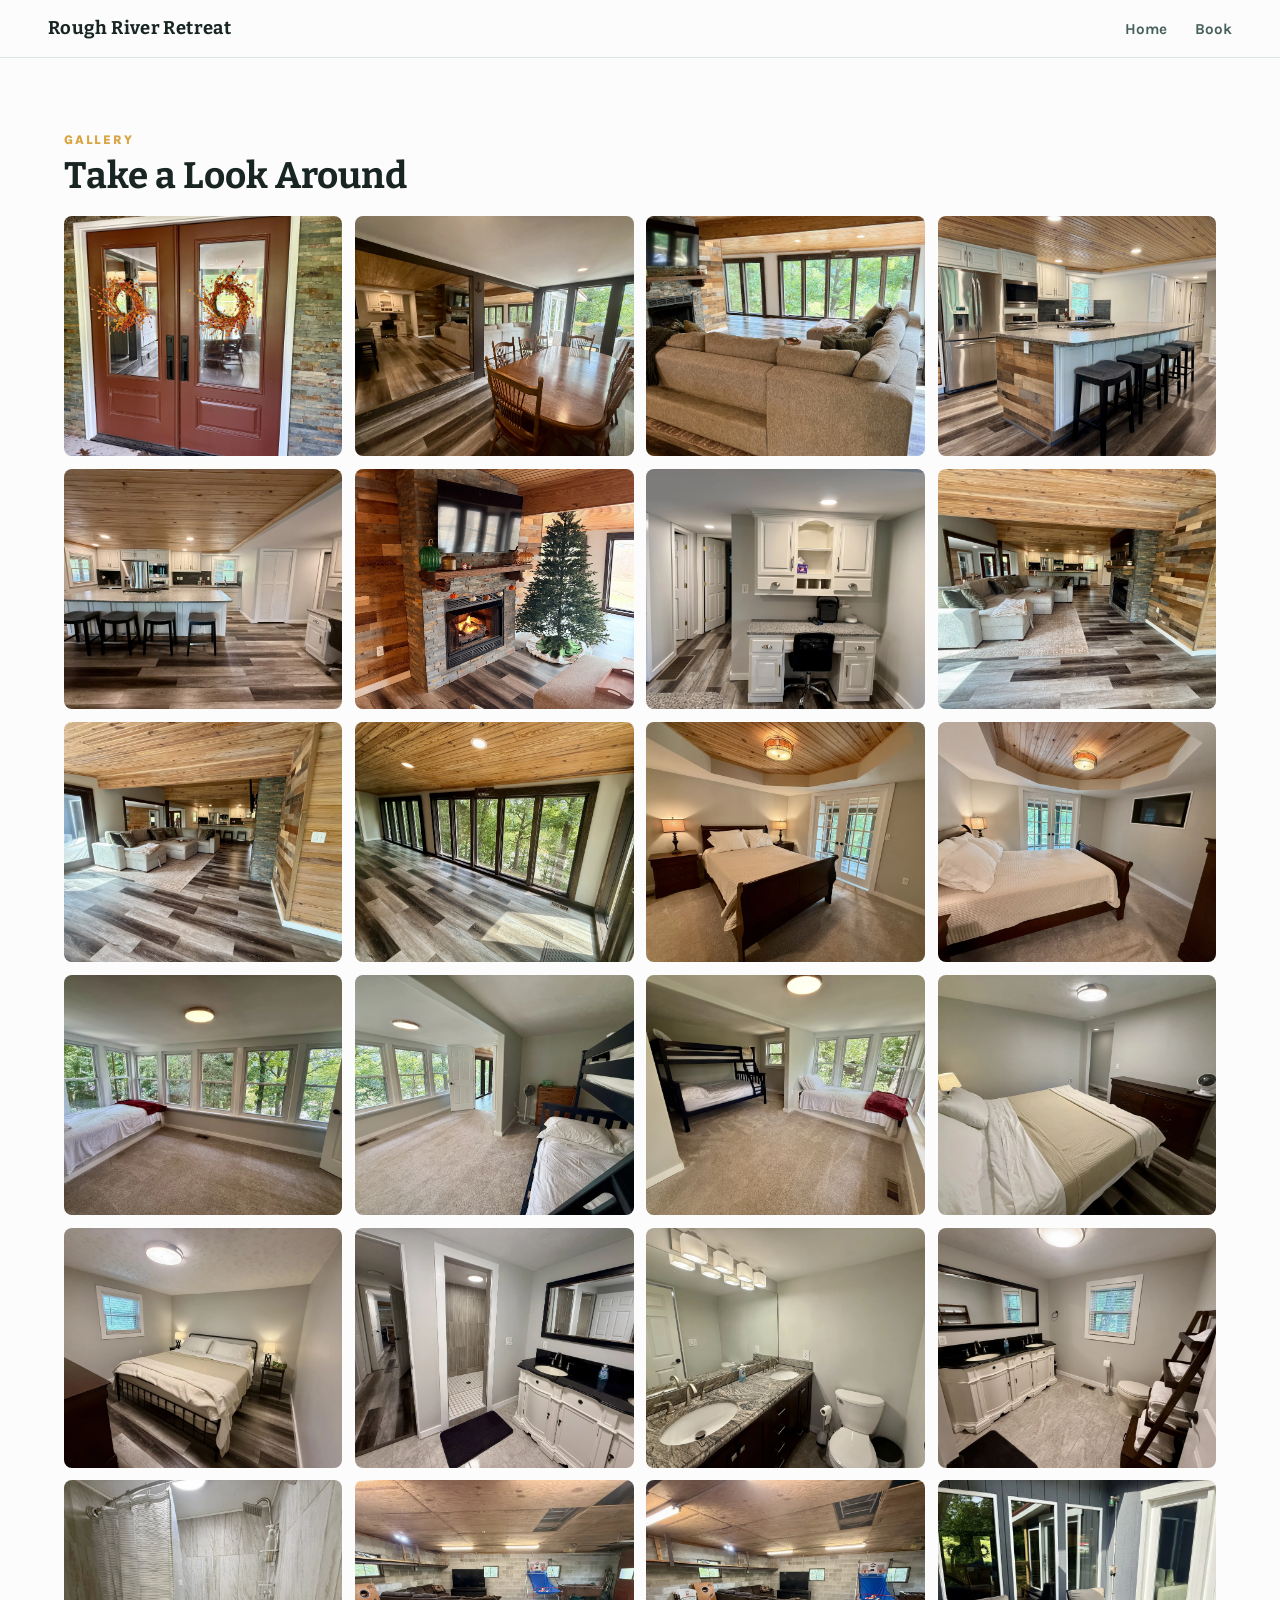
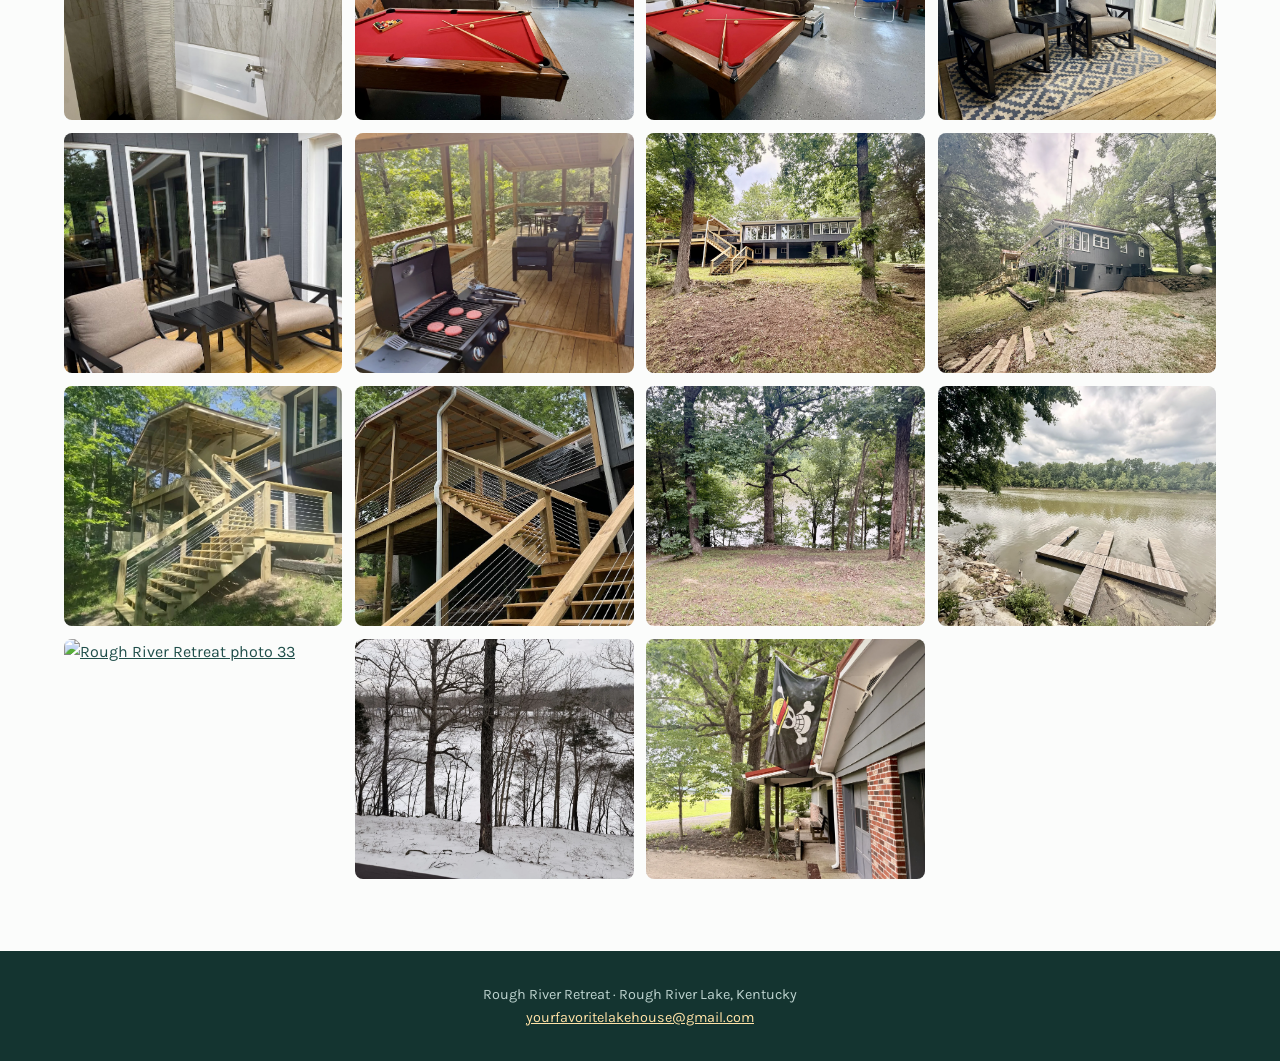
==== commit 758985f4: "Add files via upload" ====
--- a/photos.html
+++ b/photos.html
@@ -30,36 +30,35 @@
     <a href="images/photo50.webp" target="_blank" rel="noopener"><img loading="lazy" src="images/photo50.webp" alt="Rough River Retreat photo 4"></a>
     <a href="images/photo24.webp" target="_blank" rel="noopener"><img loading="lazy" src="images/photo24.webp" alt="Rough River Retreat photo 5"></a>
     <a href="images/photo5.webp" target="_blank" rel="noopener"><img loading="lazy" src="images/photo5.webp" alt="Rough River Retreat photo 6"></a>
-    <a href="images/photo4.webp" target="_blank" rel="noopener"><img loading="lazy" src="images/photo4.webp" alt="Rough River Retreat photo 7"></a>
-    <a href="images/photo26.webp" target="_blank" rel="noopener"><img loading="lazy" src="images/photo26.webp" alt="Rough River Retreat photo 8"></a>
-    <a href="images/photo27.webp" target="_blank" rel="noopener"><img loading="lazy" src="images/photo27.webp" alt="Rough River Retreat photo 9"></a>
-    <a href="images/photo28.webp" target="_blank" rel="noopener"><img loading="lazy" src="images/photo28.webp" alt="Rough River Retreat photo 10"></a>
-    <a href="images/photo35.webp" target="_blank" rel="noopener"><img loading="lazy" src="images/photo35.webp" alt="Rough River Retreat photo 11"></a>
-    <a href="images/photo37.webp" target="_blank" rel="noopener"><img loading="lazy" src="images/photo37.webp" alt="Rough River Retreat photo 12"></a>
-    <a href="images/photo38.webp" target="_blank" rel="noopener"><img loading="lazy" src="images/photo38.webp" alt="Rough River Retreat photo 13"></a>
-    <a href="images/photo39.webp" target="_blank" rel="noopener"><img loading="lazy" src="images/photo39.webp" alt="Rough River Retreat photo 14"></a>
-    <a href="images/photo40.webp" target="_blank" rel="noopener"><img loading="lazy" src="images/photo40.webp" alt="Rough River Retreat photo 15"></a>
-    <a href="images/photo41.webp" target="_blank" rel="noopener"><img loading="lazy" src="images/photo41.webp" alt="Rough River Retreat photo 16"></a>
-    <a href="images/photo42.webp" target="_blank" rel="noopener"><img loading="lazy" src="images/photo42.webp" alt="Rough River Retreat photo 17"></a>
-    <a href="images/photo43.webp" target="_blank" rel="noopener"><img loading="lazy" src="images/photo43.webp" alt="Rough River Retreat photo 18"></a>
-    <a href="images/photo44.webp" target="_blank" rel="noopener"><img loading="lazy" src="images/photo44.webp" alt="Rough River Retreat photo 19"></a>
-    <a href="images/photo45.webp" target="_blank" rel="noopener"><img loading="lazy" src="images/photo45.webp" alt="Rough River Retreat photo 20"></a>
-    <a href="images/photo46.webp" target="_blank" rel="noopener"><img loading="lazy" src="images/photo46.webp" alt="Rough River Retreat photo 21"></a>
-    <a href="images/photo47.webp" target="_blank" rel="noopener"><img loading="lazy" src="images/photo47.webp" alt="Rough River Retreat photo 22"></a>
-    <a href="images/photo48.webp" target="_blank" rel="noopener"><img loading="lazy" src="images/photo48.webp" alt="Rough River Retreat photo 23"></a>
-    <a href="images/photo49.webp" target="_blank" rel="noopener"><img loading="lazy" src="images/photo49.webp" alt="Rough River Retreat photo 24"></a>
-    <a href="images/photo36.webp" target="_blank" rel="noopener"><img loading="lazy" src="images/photo36.webp" alt="Rough River Retreat photo 25"></a>
-    <a href="images/photo13.webp" target="_blank" rel="noopener"><img loading="lazy" src="images/photo13.webp" alt="Rough River Retreat photo 26"></a>
-    <a href="images/photo12.webp" target="_blank" rel="noopener"><img loading="lazy" src="images/photo12.webp" alt="Rough River Retreat photo 27"></a>
-    <a href="images/photo54.webp" target="_blank" rel="noopener"><img loading="lazy" src="images/photo54.webp" alt="Rough River Retreat photo 28"></a>
-    <a href="images/photo52.webp" target="_blank" rel="noopener"><img loading="lazy" src="images/photo52.webp" alt="Rough River Retreat photo 29"></a>
-    <a href="images/photo10.webp" target="_blank" rel="noopener"><img loading="lazy" src="images/photo10.webp" alt="Rough River Retreat photo 30"></a>
-    <a href="images/photo23.jpg" target="_blank" rel="noopener"><img loading="lazy" src="images/photo23.jpg" alt="Rough River Retreat photo 31"></a>
-    <a href="images/photo55.webp" target="_blank" rel="noopener"><img loading="lazy" src="images/photo55.webp" alt="Rough River Retreat photo 32"></a>
-    <a href="images/photo56.webp" target="_blank" rel="noopener"><img loading="lazy" src="images/photo56.webp" alt="Rough River Retreat photo 33"></a>
-    <a href="images/photo53.webp" target="_blank" rel="noopener"><img loading="lazy" src="images/photo53.webp" alt="Rough River Retreat photo 34"></a>
-    <a href="images/photo19.webp" target="_blank" rel="noopener"><img loading="lazy" src="images/photo19.webp" alt="Rough River Retreat photo 35"></a>
-    <a href="images/photo51.webp" target="_blank" rel="noopener"><img loading="lazy" src="images/photo51.webp" alt="Rough River Retreat photo 36"></a>
+    <a href="images/photo26.webp" target="_blank" rel="noopener"><img loading="lazy" src="images/photo26.webp" alt="Rough River Retreat photo 7"></a>
+    <a href="images/photo27.webp" target="_blank" rel="noopener"><img loading="lazy" src="images/photo27.webp" alt="Rough River Retreat photo 8"></a>
+    <a href="images/photo28.webp" target="_blank" rel="noopener"><img loading="lazy" src="images/photo28.webp" alt="Rough River Retreat photo 9"></a>
+    <a href="images/photo35.webp" target="_blank" rel="noopener"><img loading="lazy" src="images/photo35.webp" alt="Rough River Retreat photo 10"></a>
+    <a href="images/photo37.webp" target="_blank" rel="noopener"><img loading="lazy" src="images/photo37.webp" alt="Rough River Retreat photo 11"></a>
+    <a href="images/photo38.webp" target="_blank" rel="noopener"><img loading="lazy" src="images/photo38.webp" alt="Rough River Retreat photo 12"></a>
+    <a href="images/photo39.webp" target="_blank" rel="noopener"><img loading="lazy" src="images/photo39.webp" alt="Rough River Retreat photo 13"></a>
+    <a href="images/photo40.webp" target="_blank" rel="noopener"><img loading="lazy" src="images/photo40.webp" alt="Rough River Retreat photo 14"></a>
+    <a href="images/photo41.webp" target="_blank" rel="noopener"><img loading="lazy" src="images/photo41.webp" alt="Rough River Retreat photo 15"></a>
+    <a href="images/photo42.webp" target="_blank" rel="noopener"><img loading="lazy" src="images/photo42.webp" alt="Rough River Retreat photo 16"></a>
+    <a href="images/photo43.webp" target="_blank" rel="noopener"><img loading="lazy" src="images/photo43.webp" alt="Rough River Retreat photo 17"></a>
+    <a href="images/photo44.webp" target="_blank" rel="noopener"><img loading="lazy" src="images/photo44.webp" alt="Rough River Retreat photo 18"></a>
+    <a href="images/photo45.webp" target="_blank" rel="noopener"><img loading="lazy" src="images/photo45.webp" alt="Rough River Retreat photo 19"></a>
+    <a href="images/photo46.webp" target="_blank" rel="noopener"><img loading="lazy" src="images/photo46.webp" alt="Rough River Retreat photo 20"></a>
+    <a href="images/photo47.webp" target="_blank" rel="noopener"><img loading="lazy" src="images/photo47.webp" alt="Rough River Retreat photo 21"></a>
+    <a href="images/photo48.webp" target="_blank" rel="noopener"><img loading="lazy" src="images/photo48.webp" alt="Rough River Retreat photo 22"></a>
+    <a href="images/photo49.webp" target="_blank" rel="noopener"><img loading="lazy" src="images/photo49.webp" alt="Rough River Retreat photo 23"></a>
+    <a href="images/photo36.webp" target="_blank" rel="noopener"><img loading="lazy" src="images/photo36.webp" alt="Rough River Retreat photo 24"></a>
+    <a href="images/photo13.webp" target="_blank" rel="noopener"><img loading="lazy" src="images/photo13.webp" alt="Rough River Retreat photo 25"></a>
+    <a href="images/photo12.webp" target="_blank" rel="noopener"><img loading="lazy" src="images/photo12.webp" alt="Rough River Retreat photo 26"></a>
+    <a href="images/photo54.webp" target="_blank" rel="noopener"><img loading="lazy" src="images/photo54.webp" alt="Rough River Retreat photo 27"></a>
+    <a href="images/photo52.webp" target="_blank" rel="noopener"><img loading="lazy" src="images/photo52.webp" alt="Rough River Retreat photo 28"></a>
+    <a href="images/photo10.webp" target="_blank" rel="noopener"><img loading="lazy" src="images/photo10.webp" alt="Rough River Retreat photo 29"></a>
+    <a href="images/photo23.jpg" target="_blank" rel="noopener"><img loading="lazy" src="images/photo23.jpg" alt="Rough River Retreat photo 30"></a>
+    <a href="images/photo55.webp" target="_blank" rel="noopener"><img loading="lazy" src="images/photo55.webp" alt="Rough River Retreat photo 31"></a>
+    <a href="images/photo53.webp" target="_blank" rel="noopener"><img loading="lazy" src="images/photo53.webp" alt="Rough River Retreat photo 32"></a>
+    <a href="images/photo19.webp" target="_blank" rel="noopener"><img loading="lazy" src="images/photo19.webp" alt="Rough River Retreat photo 33"></a>
+    <a href="images/photo56.webp" target="_blank" rel="noopener"><img loading="lazy" src="images/photo56.webp" alt="Rough River Retreat photo 34"></a>
+    <a href="images/photo51.webp" target="_blank" rel="noopener"><img loading="lazy" src="images/photo51.webp" alt="Rough River Retreat photo 35"></a>
   </div>
 </section>
 
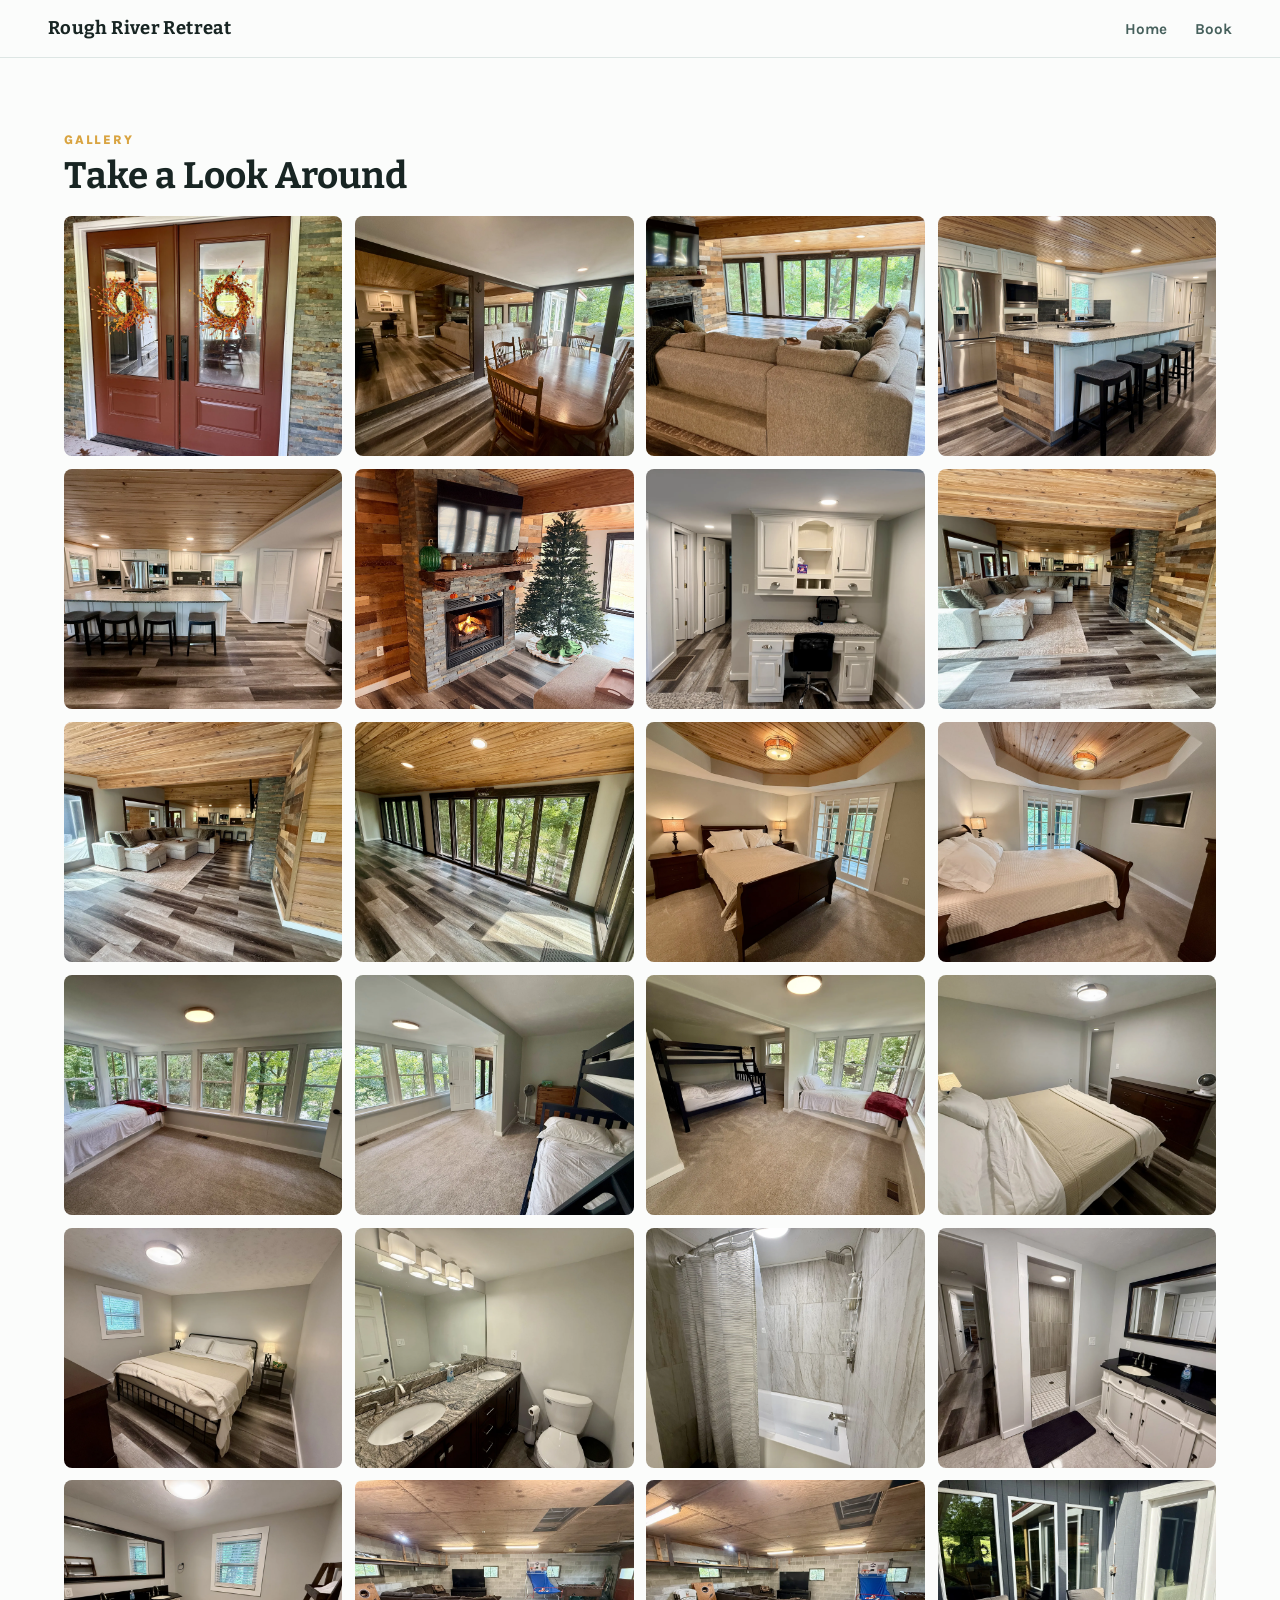
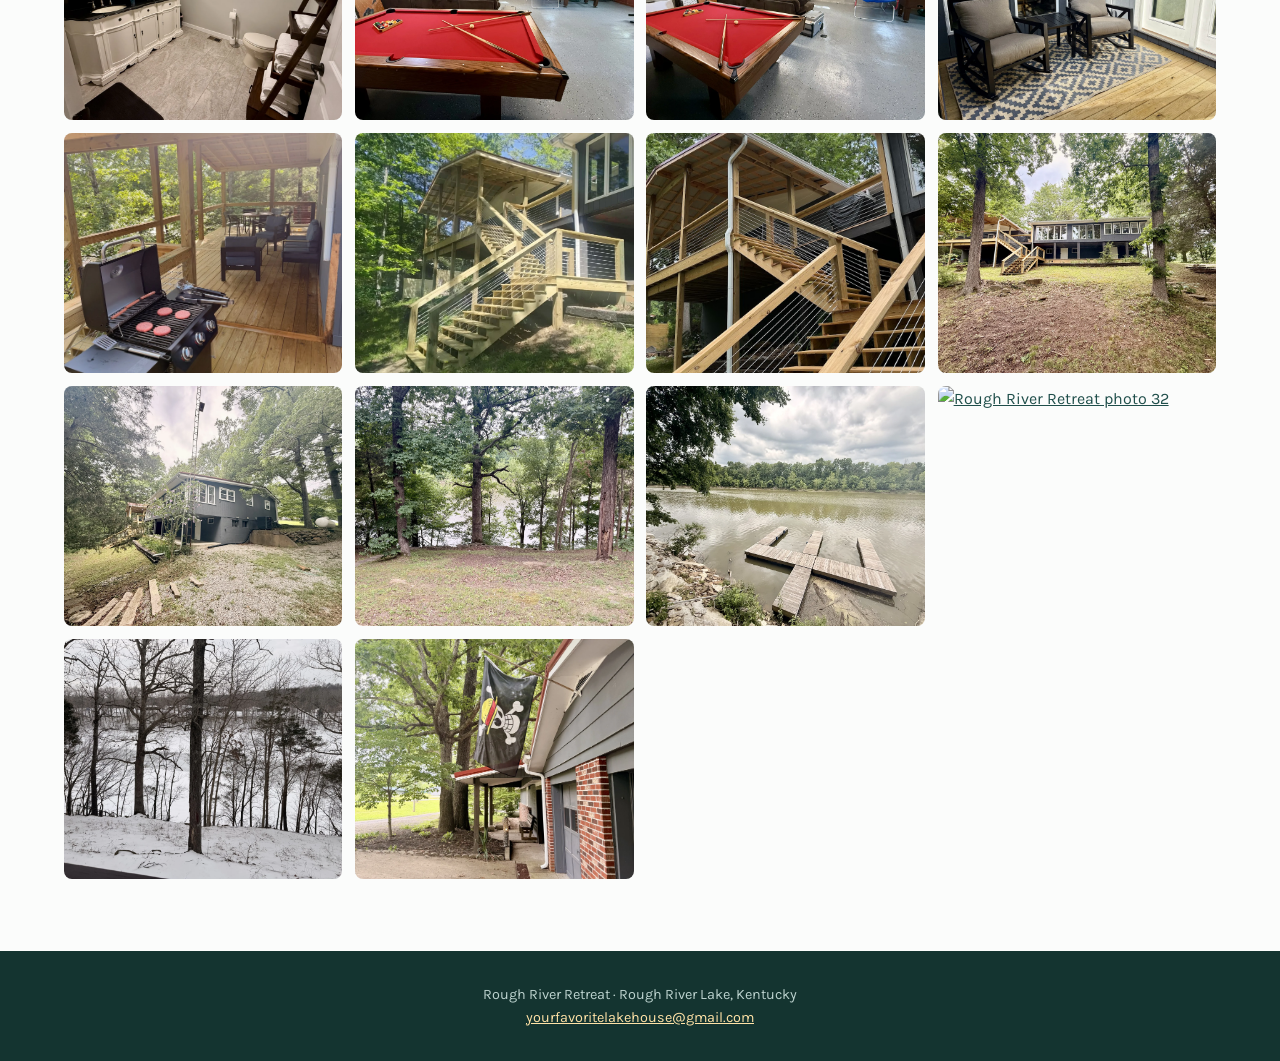
==== commit 187de86c: "Add files via upload" ====
--- a/photos.html
+++ b/photos.html
@@ -41,24 +41,23 @@
     <a href="images/photo41.webp" target="_blank" rel="noopener"><img loading="lazy" src="images/photo41.webp" alt="Rough River Retreat photo 15"></a>
     <a href="images/photo42.webp" target="_blank" rel="noopener"><img loading="lazy" src="images/photo42.webp" alt="Rough River Retreat photo 16"></a>
     <a href="images/photo43.webp" target="_blank" rel="noopener"><img loading="lazy" src="images/photo43.webp" alt="Rough River Retreat photo 17"></a>
-    <a href="images/photo44.webp" target="_blank" rel="noopener"><img loading="lazy" src="images/photo44.webp" alt="Rough River Retreat photo 18"></a>
-    <a href="images/photo45.webp" target="_blank" rel="noopener"><img loading="lazy" src="images/photo45.webp" alt="Rough River Retreat photo 19"></a>
-    <a href="images/photo46.webp" target="_blank" rel="noopener"><img loading="lazy" src="images/photo46.webp" alt="Rough River Retreat photo 20"></a>
-    <a href="images/photo47.webp" target="_blank" rel="noopener"><img loading="lazy" src="images/photo47.webp" alt="Rough River Retreat photo 21"></a>
+    <a href="images/photo45.webp" target="_blank" rel="noopener"><img loading="lazy" src="images/photo45.webp" alt="Rough River Retreat photo 18"></a>
+    <a href="images/photo47.webp" target="_blank" rel="noopener"><img loading="lazy" src="images/photo47.webp" alt="Rough River Retreat photo 19"></a>
+    <a href="images/photo44.webp" target="_blank" rel="noopener"><img loading="lazy" src="images/photo44.webp" alt="Rough River Retreat photo 20"></a>
+    <a href="images/photo46.webp" target="_blank" rel="noopener"><img loading="lazy" src="images/photo46.webp" alt="Rough River Retreat photo 21"></a>
     <a href="images/photo48.webp" target="_blank" rel="noopener"><img loading="lazy" src="images/photo48.webp" alt="Rough River Retreat photo 22"></a>
     <a href="images/photo49.webp" target="_blank" rel="noopener"><img loading="lazy" src="images/photo49.webp" alt="Rough River Retreat photo 23"></a>
     <a href="images/photo36.webp" target="_blank" rel="noopener"><img loading="lazy" src="images/photo36.webp" alt="Rough River Retreat photo 24"></a>
-    <a href="images/photo13.webp" target="_blank" rel="noopener"><img loading="lazy" src="images/photo13.webp" alt="Rough River Retreat photo 25"></a>
-    <a href="images/photo12.webp" target="_blank" rel="noopener"><img loading="lazy" src="images/photo12.webp" alt="Rough River Retreat photo 26"></a>
-    <a href="images/photo54.webp" target="_blank" rel="noopener"><img loading="lazy" src="images/photo54.webp" alt="Rough River Retreat photo 27"></a>
-    <a href="images/photo52.webp" target="_blank" rel="noopener"><img loading="lazy" src="images/photo52.webp" alt="Rough River Retreat photo 28"></a>
-    <a href="images/photo10.webp" target="_blank" rel="noopener"><img loading="lazy" src="images/photo10.webp" alt="Rough River Retreat photo 29"></a>
-    <a href="images/photo23.jpg" target="_blank" rel="noopener"><img loading="lazy" src="images/photo23.jpg" alt="Rough River Retreat photo 30"></a>
-    <a href="images/photo55.webp" target="_blank" rel="noopener"><img loading="lazy" src="images/photo55.webp" alt="Rough River Retreat photo 31"></a>
-    <a href="images/photo53.webp" target="_blank" rel="noopener"><img loading="lazy" src="images/photo53.webp" alt="Rough River Retreat photo 32"></a>
-    <a href="images/photo19.webp" target="_blank" rel="noopener"><img loading="lazy" src="images/photo19.webp" alt="Rough River Retreat photo 33"></a>
-    <a href="images/photo56.webp" target="_blank" rel="noopener"><img loading="lazy" src="images/photo56.webp" alt="Rough River Retreat photo 34"></a>
-    <a href="images/photo51.webp" target="_blank" rel="noopener"><img loading="lazy" src="images/photo51.webp" alt="Rough River Retreat photo 35"></a>
+    <a href="images/photo12.webp" target="_blank" rel="noopener"><img loading="lazy" src="images/photo12.webp" alt="Rough River Retreat photo 25"></a>
+    <a href="images/photo10.webp" target="_blank" rel="noopener"><img loading="lazy" src="images/photo10.webp" alt="Rough River Retreat photo 26"></a>
+    <a href="images/photo23.jpg" target="_blank" rel="noopener"><img loading="lazy" src="images/photo23.jpg" alt="Rough River Retreat photo 27"></a>
+    <a href="images/photo54.webp" target="_blank" rel="noopener"><img loading="lazy" src="images/photo54.webp" alt="Rough River Retreat photo 28"></a>
+    <a href="images/photo52.webp" target="_blank" rel="noopener"><img loading="lazy" src="images/photo52.webp" alt="Rough River Retreat photo 29"></a>
+    <a href="images/photo55.webp" target="_blank" rel="noopener"><img loading="lazy" src="images/photo55.webp" alt="Rough River Retreat photo 30"></a>
+    <a href="images/photo53.webp" target="_blank" rel="noopener"><img loading="lazy" src="images/photo53.webp" alt="Rough River Retreat photo 31"></a>
+    <a href="images/photo19.webp" target="_blank" rel="noopener"><img loading="lazy" src="images/photo19.webp" alt="Rough River Retreat photo 32"></a>
+    <a href="images/photo56.webp" target="_blank" rel="noopener"><img loading="lazy" src="images/photo56.webp" alt="Rough River Retreat photo 33"></a>
+    <a href="images/photo51.webp" target="_blank" rel="noopener"><img loading="lazy" src="images/photo51.webp" alt="Rough River Retreat photo 34"></a>
   </div>
 </section>
 
